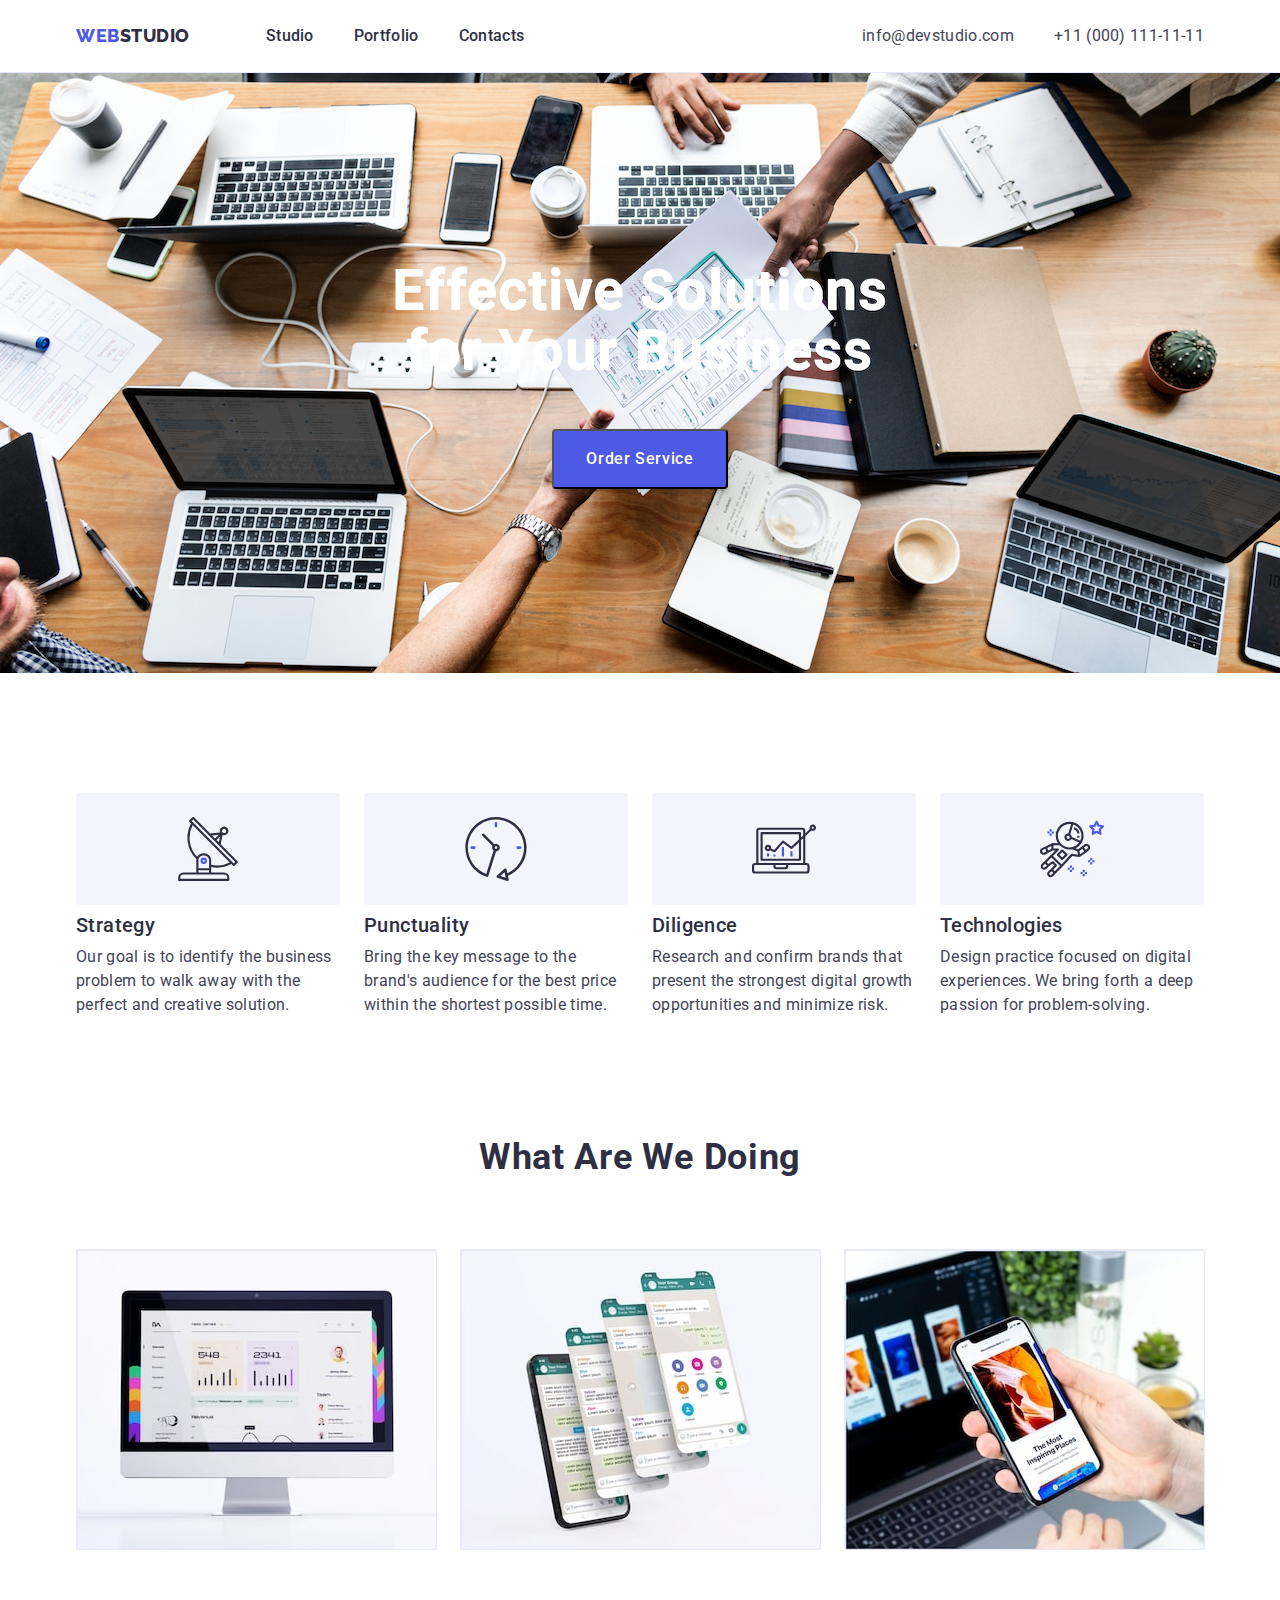
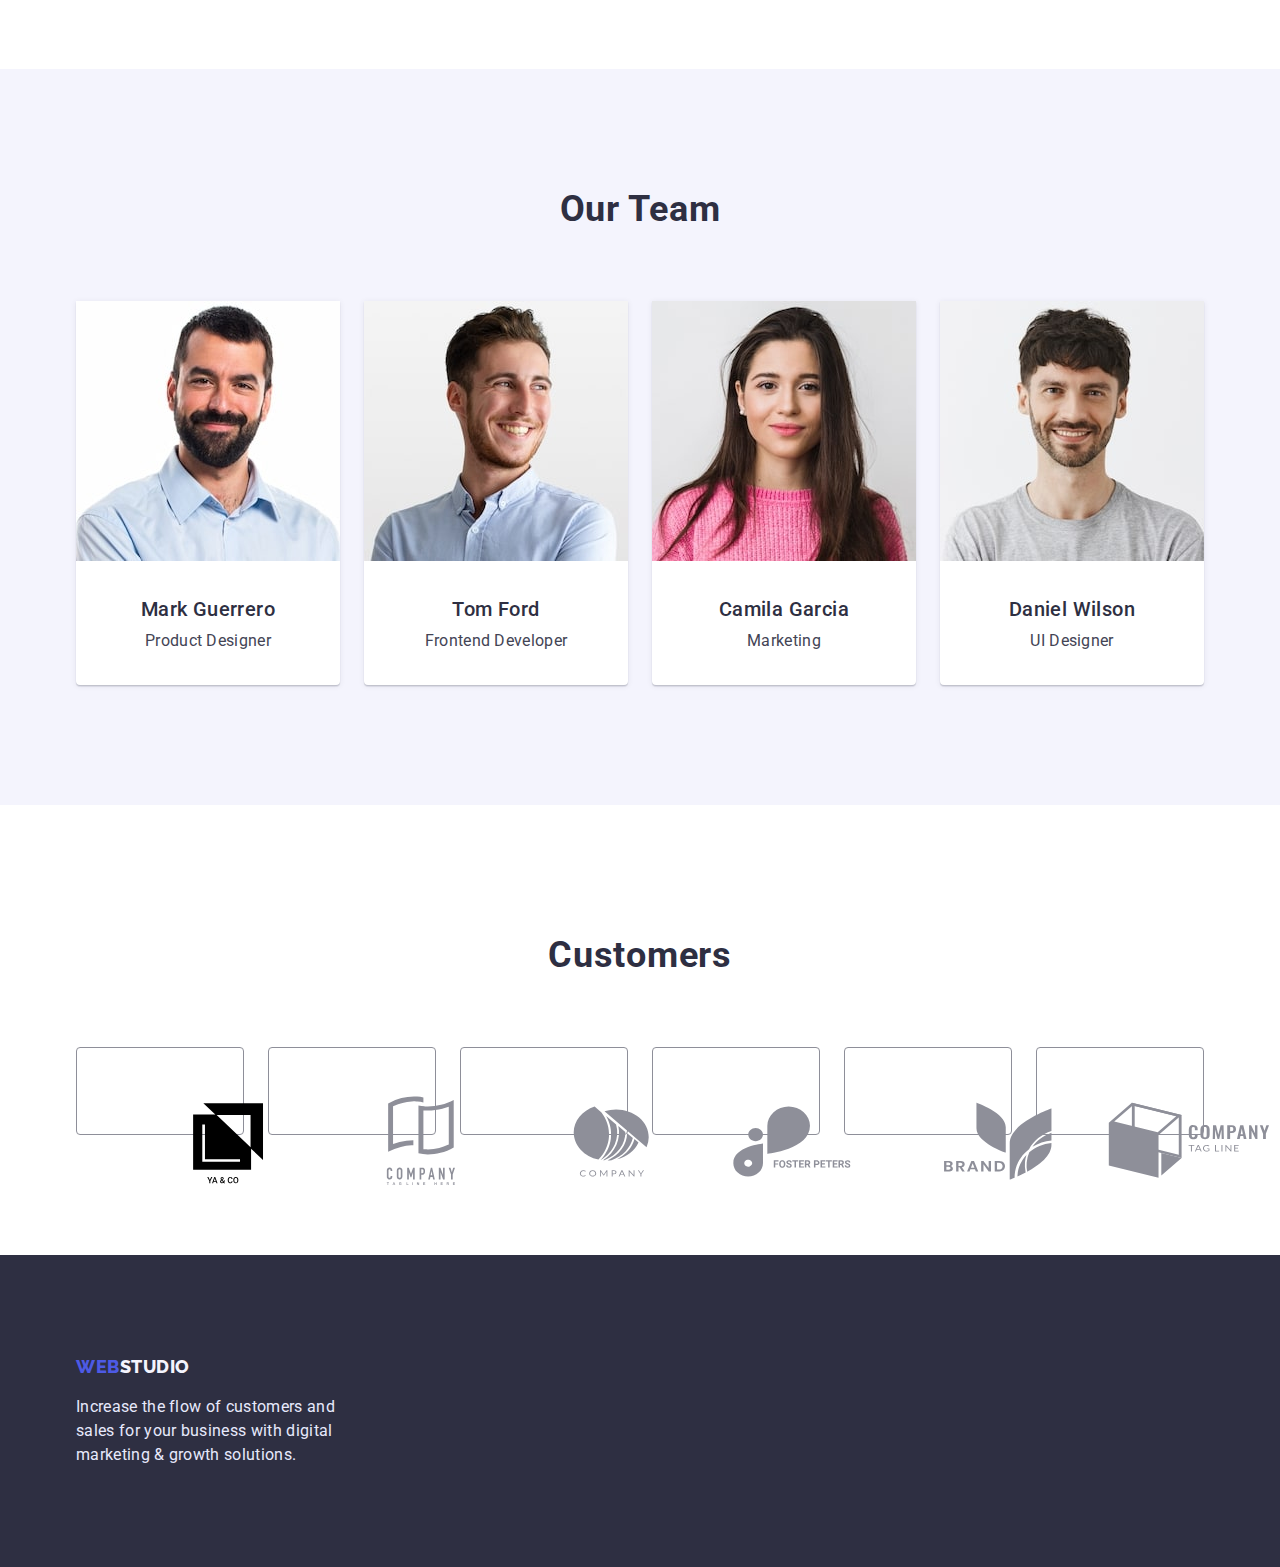
==== index.html @ b581a779 "1" ====
<!DOCTYPE html>
<html lang="en">
  <head>
    <meta charset="UTF-8" />
    <meta http-equiv="X-UA-Compatible" content="IE=edge" />
    <meta name="viewport" content="width=device-width, initial-scale=1.0" />
    <link rel="preconnect" href="https://fonts.googleapis.com" />
    <link rel="preconnect" href="https://fonts.gstatic.com" crossorigin />
    <link
      href="https://fonts.googleapis.com/css2?family=Raleway:wght@800&family=Roboto:wght@400;500;700;900&display=swap"
      rel="stylesheet"
    />
    <title>Document</title>

    <!-- Normalizer first -->
    <link
      rel="stylesheet"
      href="https://cdnjs.cloudflare.com/ajax/libs/modern-normalize/1.0.0/modern-normalize.min.css"
    />

    <link rel="stylesheet" href="./css/styles.css" />
  </head>

  <body class="body">
    <!-- header -->
    <header class="header">
      <div class="container">
        <nav class="header-navigation">
          <a class="webstudio" href="./index.html"
            >Web<span class="studio">Studio</span></a
          >

          <ul class="header-list">
            <li>
              <a class="header-list-item" href="./index.html">Studio</a>
            </li>
            <li>
              <a class="header-list-item" href="./portfolio.html">Portfolio</a>
            </li>
            <li>
              <a class="header-list-item" href="">Contacts</a>
            </li>
          </ul>
        </nav>
        <address>
          <ul class="header-address">
            <li>
              <a class="email-number" href="mailto:info@devstudio.com"
                >info@devstudio.com
              </a>
            </li>
            <li>
              <a class="email-number" href="tel:+110001111111"
                >+11 (000) 111-11-11</a
              >
            </li>
          </ul>
        </address>
      </div>
    </header>

    <!-- main -->
    <!-- <main class="main">
      <section class="hero-image">
        <div class="overlay">
        <div class="container">
          <h1 class="main-banner">Effective Solutions for Your Business</h1>
          <button class="button-order" type="button">Order Service</button>
        </div>
      </div>
      </section> -->

      <main class="main">
        <section class="hero-image">
          <div class="overlay">
          <div class="container">
            <h1 class="main-banner">Effective Solutions for Your Business</h1>
            <button class="button-order" type="button">Order Service</button>
          </div>
        </div>
        </section>

      <!-- Features -->
      <section class="features">
        <div class="container">
          <h2 hidden>Features</h2>
          <ul class="features-list">
            <li class="features-list-item">
              <div class="features-banner">
              <svg class="svg-icon"> 
                <use href="./images/symbol-defs.svg#icon-radar"></use>
              </svg>
            </div>
              <h3 class="features-header">Strategy</h3>
              <p class="features-text">
                Our goal is to identify the business problem to walk away with
                the
                <br />
                perfect and creative solution.
              </p>
            </li>
            <li class="features-list-item">
              <div class="features-banner">
                <svg class="svg-icon"> 
                  <use href="./images/symbol-defs.svg#icon-clock"></use>
                </svg>
              </div>
              <h3 class="features-header">Punctuality</h3>
              <p class="features-text">
                Bring the key message to the brand's audience for the best price
                within the shortest possible time.
              </p>
            </li>
            <li class="features-list-item">
              <div class="features-banner">
                <svg class="svg-icon"> 
                  <use href="./images/symbol-defs.svg#icon-statistik"></use>
                </svg>
              </div>
              <h3 class="features-header">Diligence</h3>
              <p class="features-text">
                Research and confirm brands that present the strongest digital
                growth opportunities and minimize risk.
              </p>
            </li>
            <li class="features-list-item">
              <div class="features-banner">
                <svg class="svg-icon"> 
                  <use href="./images/symbol-defs.svg#icon-astronaut"></use>
                </svg>
              </div>
              <h3 class="features-header">Technologies</h3>
              <p class="features-text">
                Design practice focused on digital experiences. We bring forth a
                deep passion for problem-solving.
              </p>
            </li>
          </ul>
        </div>
      </section>

      <!-- Photos -->
      <section class="our-functional">
        <div class="container">
          <h2 class="our-tasks-header">What are we doing</h2>
          <ul class="photos-list">
            <li class="list-item-photo">
              <img src="./images/image1.jpg" alt="pc-app" width="360" />
            </li>
            <li class="list-item-photo">
              <img src="./images/image2.jpg" alt="phone-app" width="360" />
            </li>
            <li class="list-item-photo">
              <img src="./images/image3.jpg" alt="phone-pic" width="360" />
            </li>
          </ul>
        </div>
      </section>

      <!-- Team -->
      <section class="team-background">
        <div class="container">
          <h2 class="our-team-header">Our Team</h2>
          <ul class="team-list">
            <li class="team-list-item">
              <img src="./images/image4.jpg" alt="Mark Guerrero" width="264" />
              <div class="team-name-job">
                <h3 class="team-list-item-header">Mark Guerrero</h3>
                <p class="team-list-text">Product Designer</p>
                <ul>
                  <li></li>
                  <li></li>
                  <li></li>
                  <li></li>
                </ul>
              </div>
            </li>
            <li class="team-list-item">
              <img src="./images/image5.jpg" alt="Tom Ford" width="264" />
              <div class="team-name-job">
                <h3 class="team-list-item-header">Tom Ford</h3>
                <p class="team-list-text">Frontend Developer</p>
                <ul>
                  <li></li>
                  <li></li>
                  <li></li>
                  <li></li>
                </ul>
              </div>
            </li>
            <li class="team-list-item">
              <img src="./images/image6.jpg" alt="Camila Garcia" width="264" />
              <div class="team-name-job">
                <h3 class="team-list-item-header">Camila Garcia</h3>
                <p class="team-list-text">Marketing</p>
                <ul>
                  <li></li>
                  <li></li>
                  <li></li>
                  <li></li>
                </ul>
              </div>
            </li>
            <li class="team-list-item">
              <img src="./images/image7.jpg" alt="Daniel Wilson" width="264" />
              <div class="team-name-job">
                <h3 class="team-list-item-header">Daniel Wilson</h3>
                <p class="team-list-text">UI Designer</p>
                <ul>
                  <li></li>
                  <li></li>
                  <li></li>
                  <li></li>
                </ul>
              </div>
            </li>
          </ul>
        </div>
      </section>
      <section class="customers">
        <div class="container">
        <h2 class="customers-header">Customers</h2>
        <ul>
          <li>
            <a href="">
              <svg class="customers-icon"> 
                <use href="./images/symbol-defs.svg#icon-Client-1"></use>
              </svg>
            </a>
          </li>
          
          <li>
            <a href="">
              <svg class="customers-icon"> 
                <use href="./images/symbol-defs.svg#icon-Client-2"></use>
              </svg>
            </a>
          </li>
          
          <li>
            <a href="">
              <svg class="customers-icon"> 
                <use href="./images/symbol-defs.svg#icon-Client-3"></use>
              </svg>
            </a>
          </li>
          
          <li>
            <a href="">
              <svg class="customers-icon"> 
                <use href="./images/symbol-defs.svg#icon-Client-4"></use>
              </svg>
            </a>
          </li>
          
          <li>
            <a href="">
              <svg class="customers-icon"> 
                <use href="./images/symbol-defs.svg#icon-Client-5"></use>
              </svg>
            </a>
          </li>
          
          <li>
            <a href="">
              <svg class="customers-icon"> 
                <use href="./images/symbol-defs.svg#icon-Client-6"></use>
              </svg>
            </a>
          </li>
        </ul>
      </div>
      </section>
    </main>
    <!-- Footer -->
    <footer class="footer">
      <div class="container">
        <a class="webstudio-2" href="./index.html"
          >Web<span class="studio-2">Studio</span></a
        >

        <p class="footer-text">
          Increase the flow of customers and sales for your business with
          digital marketing & growth solutions.
        </p>
      </div>
    </footer>
  </body>
</html>
---- css/styles.css ----
:root {
--dark: #2E2F42;
--text: #434455;
--accent: #F4F4FD;
--light: #E7E9FC;
--primary-brand: #4D5AE5;
--pressed-state: #404BBF;
--white: #ffffff; 
--subbtle-text: #8E8F99;
}

.body{
  color: var(--text);
  font-family: "Roboto","Raleway", sans-serif;
}
.body a{
  text-decoration:none;
}

.container{
  width: 1158px;
  padding: 0 15px 0 15px;
  margin: 0 auto;
}

ul,
h1,
h2,
h3,
h4,
h5{
  padding: 0;
  margin: 0;
}

ul{
  list-style: none;
}
/* .header,
.main,
.main-2,
.footer {
  width: 1440px;
} */

.webstudio,
.webstudio-2 {
  font-family: "Raleway", sans-serif;
  font-weight: 800;
  font-size: 18px;
  line-height: 1.33;
  letter-spacing: 0.03em;
  text-transform: uppercase;
  color: var(--primary-brand);
}
.studio {
  color: var(--dark);
}
.studio-2 {
  color: var(--accent);
}

.header {
  background-color: var(--white);
  border-bottom: 1px solid var(--light);
  padding: 24px 0 24px 0;
}

.header .container,
.header-navigation{
  display: flex;
}

.header-address {
  list-style: none;
  display: flex;
  gap: 40px;
}
address{
  margin-left: auto;
}

.header-list {
  margin: 0 0 0 76px;
  display: flex;
  gap: 40px;
  list-style: none;
}

.header-list a:hover,
.header-address a:hover{
  color: var(--pressed-state);
}

.header-list a:focus,
.header-address a:focus{
  color: var(--pressed-state);
}



/* navigation */
.header-list-item{
  font-weight: 500;
  font-size: 16px;
  line-height: 1.5;
  letter-spacing: 0.02em;
  color: var(--dark);
}


.email-number{
  font-style: normal;
  font-size: 16px;
  line-height: 1.5;
  letter-spacing: 0.02em;
  color: inherit;
}

/* hero section */
/* IIIIIIIIIIIIIIIIIIIIIIIIIIIIIIIIIIIIIIIIIIIIIIIIIIIIIIIIII */

.hero-image {
  height: 600px;
  margin: 0;
  padding: 188px 0 188px 0;
  background-color: var(--dark);
  background-image: url("../images/background.jpg");
  background-image: linear-gradient(
    to right,
    rgba(46, 47, 66, 0.7)
    rgba(46, 47, 66, 0.7)
  );
  background-repeat: no-repeat;
  background-position: center;
  
}

/* .overlay{
  padding: 188px 0 188px 0;
  margin-left: auto;
  margin-right: auto;
  background-image: linear-gradient(
    to right,
    rgba(46, 47, 66, 0.7)
    rgba(46, 47, 66, 0.7)
  );
} */

.main-banner {
  margin: 0 auto;
  width: 496px;
  font-size: 56px;
  line-height: 1.07;
  text-align: center;
  letter-spacing: 0.02em;
  color: var(--white);
}

.button-order {
  cursor:pointer;
  display: flex;
  margin: 0 auto;
  margin-top: 48px;
  padding: 16px 32px 16px 32px;
  background: var(--primary-brand);
  box-shadow: 0px 4px 4px rgba(0, 0, 0, 0.15);
  border-radius: 4px;

  font-family: inherit;
  font-weight: 500;
  font-size: 16px;
  line-height: 1.5;
  letter-spacing: 0.04em;
  color: var(--white);
}

.button-order:hover,
.button-order:focus{
  background-color: var(--pressed-state);

}


/* features */
/* IIIIIIIIIIIIIIIIIIIIIIIIIIIIIIIIIIIIIIIIIIIIIIIIIIIIIIIIIIIIII */

.features{
  padding: 120px 0 120px 0;
}

.features-list,
.photos-list,
.team-list,
.footer-list {
  display: flex;
  list-style: none;
  margin: 0;
}

.features-list {
  padding: 0;
  gap: 24px;
}
.features-list-item {
  flex-basis: calc(100% / 3 - 24px );
}

.features-header {
  font-weight: 500;
  font-size: 20px;
  line-height: 1.2;
  letter-spacing: 0.02em;
  color: var(--dark);
  margin: 8px 0 0 0;
  padding: 0;
}

.features-text {
  font-size: 16px;
  line-height: 1.5;
  letter-spacing: 0.02em;
  margin: 8px 0 0 0;
}

/* What are we doing */
/* IIIIIIIIIIIIIIIIIIIIIIIIIIIIIIIIIIIIIIIIIIIIIIIIIIIIIIIIIIII */
.our-functional {
  padding: 0 0 120px 0;
}

.our-tasks-header {
  margin: 0 0 72px 0;
  font-size: 36px;
  line-height: 1.111111111111111;
  text-align: center;
  letter-spacing: 0.02em;
  text-transform: capitalize;
  color: var(--dark);
}

.photos-list {
  gap: 24px;
  padding: 0;
}
.list-item-photo {
  background: linear-gradient(
    0deg,
    rgba(77, 90, 229, 0.1),
    rgba(77, 90, 229, 0.1)
  );
  background-blend-mode: soft-light, normal;
  border: 1px solid var(--light);
  box-sizing: border-box;
  height: 300px;
  width: 360px;
}

/* Our team */
/* IIIIIIIIIIIIIIIIIIIIIIIIIIIIIIIIIIIIIIIIIIIIIIIIIIIIIIIII */

.team-background {
  padding: 120px 0 120px 0;
  margin: 0;
  background-color: var(--accent);
}

.our-team-header {
  justify-content: center;
  margin: 0 0 72px 0;
  font-size: 36px;
  line-height: 1.111111111111111;
  text-align: center;
  letter-spacing: 0.02em;
  text-transform: capitalize;
  color: var(--dark);
}

.team-background .container{
  justify-content: center;
}

.team-list {
  gap: 24px;
}

.team-name-job{
  padding: 32px 0 32px 0;
}


.team-list-item-header {
  text-align: center;
  font-weight: 500;
  font-size: 20px;
  line-height: 1.2;
  letter-spacing: 0.02em;
  color: var(--dark);
  margin: 0;
  padding: 0;
}

.team-list-text {
  text-align: center;
  font-size: 16px;
  line-height: 1.5;
  letter-spacing: 0.02em;
  margin: 8px 0 0 0;
  padding: 0;
}

.team-list-item{
  flex-direction: column;
  align-items: center;
  background: var(--white);
  box-shadow: 0px 1px 6px rgba(46, 47, 66, 0.08),
    0px 1px 1px rgba(46, 47, 66, 0.16), 0px 2px 1px rgba(46, 47, 66, 0.08);
  border-radius: 0px 0px 4px 4px;
}


/* footer */
/* IIIIIIIIIIIIIIIIIIIIIIIIIIIIIIIIIIIIIIIIIIIIIIIIIIIIII */

.footer {
  padding: 100px 0 100px 0;
  background-color: var(--dark);
}



.footer-text {
  margin: 16px 0 0 0;
  width: 264px;
  font-size: 16px;
  line-height: 1.5;
  letter-spacing: 0.02em;
  color: var(--light);
}



/* Page 2 Portfolio */

/* IIIIIIIIIIIIIIIIIIIIIIIIIIIIIIIIIIIIIIIIIIIIIIIIIIIIIIIIIIIIIIIIIIIIIIIIIIIIIIIIIII */

.projects-section{
  padding: 96px 0 120px 0 ;
  margin: 0;
}

.buttons-list {
  margin: 0 0 72px 0;
  display: flex;
  gap: 24px;
  list-style: none;
  padding: 0;
  justify-content: center;
}
.buttons-list button {
  cursor:pointer;
  font-family: inherit;
  background: var(--accent);
  border: 1px solid var(--light);
  border-radius: 4px;
  padding: 12px 24px 12px 24px;

  font-weight: 500;
  font-size: 16px;
  line-height: 1.5;
  letter-spacing: 0.04em;
  color: var(--primary-brand);
}
.buttons-list button:hover,
.buttons-list button:focus{
  background: var(--pressed-state);
  color: var(--white);
  box-shadow: 0px 3px 1px rgba(0, 0, 0, 0.1), 0px 2px 1px rgba(0, 0, 0, 0.08), 0px 2px 2px rgba(0, 0, 0, 0.12);
}

.projects-list{
  margin: 0;
  padding: 0;
  display: flex;
  flex-wrap: wrap;
  list-style: none;

  margin: -48px 0 0 -24px;
}

.projects-list h3{
  font-weight: 500;
  font-size: 20px;
  line-height: 1.2;
  letter-spacing: 0.02em;
  color: var(--dark);
}
.projects-list p{
  margin: 8px 0 0 0;
  font-size: 16px;
  line-height: 1.5;
  letter-spacing: 0.02em;
  color: var(--text);
}
.projects-list img{
  display: block;
}

.projects-list li{
  flex-basis: calc(100% / 3 - 24px);

  margin: 48px 0 0 24px;
}

.projects-text-box{
  padding: 32px 0 32px 16px;
  border-bottom: 1px solid var(--light);
  border-left: 1px solid var(--light);
  border-right: 1px solid var(--light);
}


/* svg icons */
/* IIIIIIIIIIIIIIIIIIIIIIIIIIIIIIIIIIIIIIIIIIII */
.svg-icon{
  margin: 0 auto;
  width: 64px;
  height: 64px;
  display: flex;

}
.features-banner{
  margin: 0;
  padding: 24px 0 24px 0;
  width: 264px;
  height: 112px;
  background-color: var(--accent);
  border-radius: 4px;
}


.customers{
  padding: 130px 0 120px 0 ;
}

.customers-header{
  justify-content: center;
  margin: 0 0 72px 0;
  font-size: 36px;
  line-height: 1.111111111111111;
  text-align: center;
  letter-spacing: 0.02em;
  text-transform: capitalize;
  color: var(--dark);
}
.customers ul{
  display: flex;
  gap: 24px;
}
.customers li{
  margin: 0;
  border: 1px solid var(--subbtle-text);
  border-radius: 4px;
  width: 168px;
  height: 88px;
  padding: 16px 0 16px 0;
}
.customers li:hover{
  border: 1px solid var(--pressed-state);
  border-radius: 4px;
}

.customers-icon{
  margin: 0 auto;
  color: var(--subbtle-text);
}
.customers-icon:hover{
  color: var(--pressed-state);
}
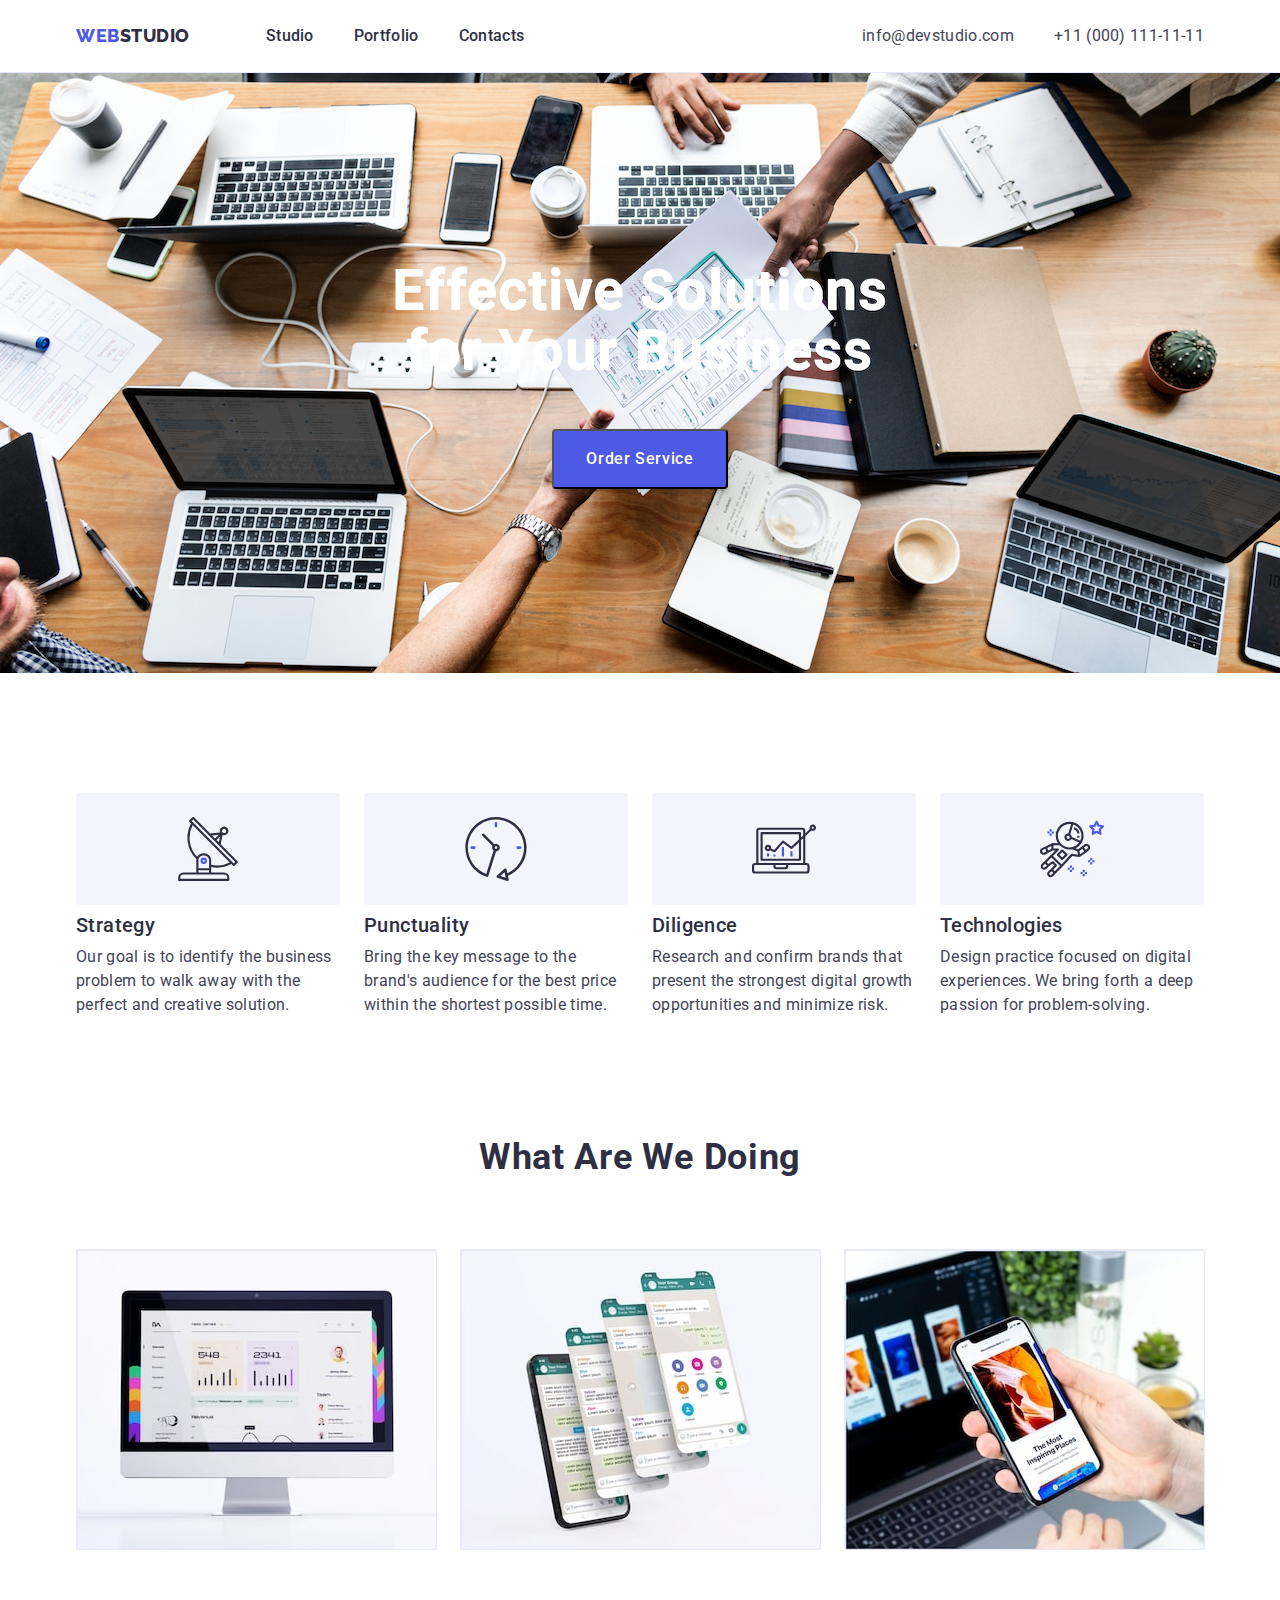
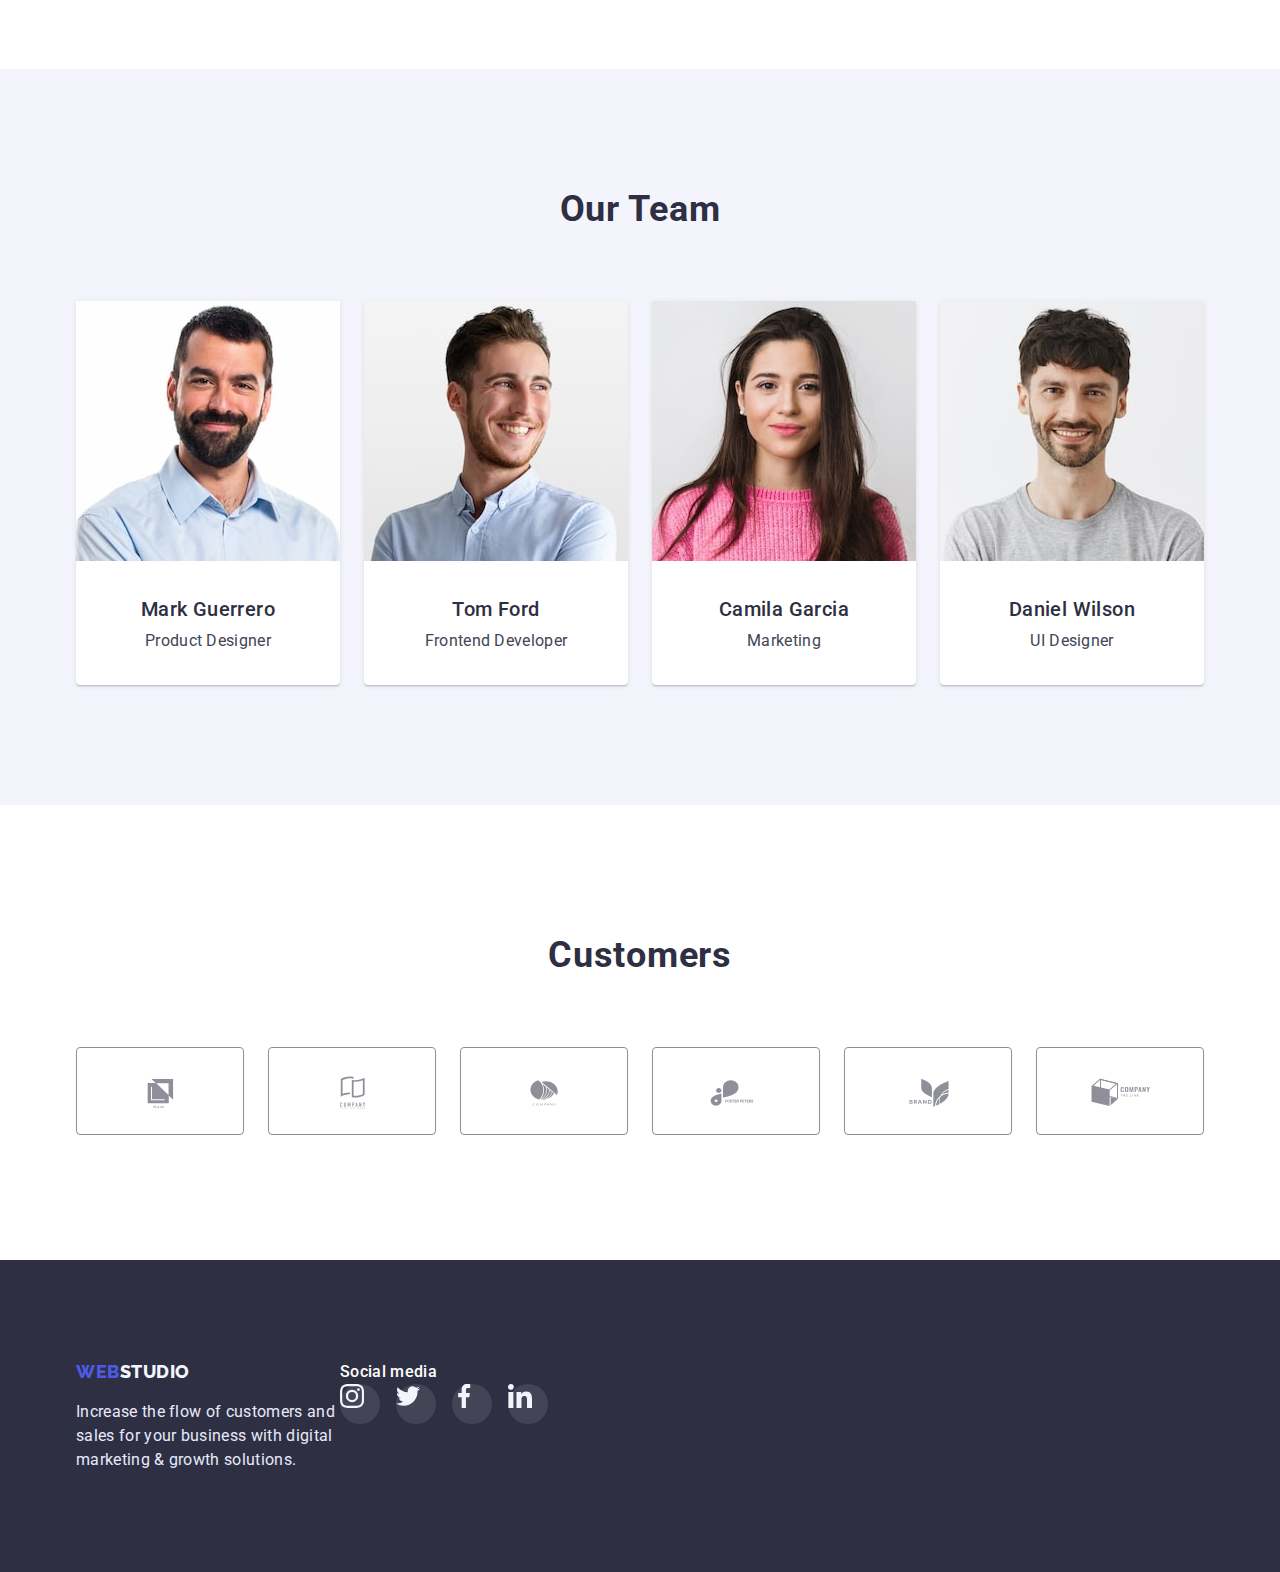
==== commit 77eade12: "media test" ====
--- a/index.html
+++ b/index.html
@@ -275,15 +275,49 @@
     <!-- Footer -->
     <footer class="footer">
       <div class="container">
+        <div class="watermark-footer">
         <a class="webstudio-2" href="./index.html"
-          >Web<span class="studio-2">Studio</span></a
-        >
-
+          >Web<span class="studio-2">Studio</span></a>
         <p class="footer-text">
           Increase the flow of customers and sales for your business with
           digital marketing & growth solutions.
         </p>
       </div>
+
+        <div class="footer-media">
+          <b class="social-media-footer">Social media</b>
+          <ul>
+            <li>
+              <a href="">
+                <svg class="footer-icon"> 
+                  <use href="./images/symbol-defs.svg#icon-instagram"></use>
+                </svg>
+              </a>
+            </li>
+            <li>
+              <a href="">
+                <svg class="footer-icon"> 
+                  <use href="./images/symbol-defs.svg#icon-twitter"></use>
+                </svg>
+              </a>
+            </li>
+            <li>
+              <a href="">
+                <svg class="footer-icon"> 
+                  <use href="./images/symbol-defs.svg#icon-facebook"></use>
+                </svg>
+              </a>
+            </li>
+            <li>
+              <a href="">
+                <svg class="footer-icon"> 
+                  <use href="./images/symbol-defs.svg#icon-linkedin"></use>
+                </svg>
+              </a>
+            </li>
+          </ul>
+        </div>
+      </div>
     </footer>
   </body>
 </html>
--- a/css/styles.css
+++ b/css/styles.css
@@ -327,7 +327,9 @@
   padding: 100px 0 100px 0;
   background-color: var(--dark);
 }
-
+.footer .container{
+  display: flex;
+}
 
 
 .footer-text {
@@ -458,23 +460,61 @@
   display: flex;
   gap: 24px;
 }
-.customers li{
+.customers a{
   margin: 0;
   border: 1px solid var(--subbtle-text);
   border-radius: 4px;
   width: 168px;
   height: 88px;
   padding: 16px 0 16px 0;
-}
-.customers li:hover{
+  display: inline-block;
+  color: var(--subbtle-text);
+}
+.customers a:hover{
   border: 1px solid var(--pressed-state);
-  border-radius: 4px;
 }
 
 .customers-icon{
-  margin: 0 auto;
-  color: var(--subbtle-text);
+  margin-right: auto;
+  margin-left: auto;
+  fill: currentColor;
+  width: 104px;
+  height: 56px;
+  display: flex;
 }
 .customers-icon:hover{
-  color: var(--pressed-state);
+  fill: var(--pressed-state);
+}
+
+
+.social-media-footer{
+  font-weight: 500;
+  font-size: 16px;
+  line-height: 1.5;
+  letter-spacing: 0.02em;
+  color: var(--white);
+}
+
+.footer-media{
+  width: 208px;
+  height: 80px;
+}
+.footer-media ul{
+  display: flex;
+  gap: 16px;
+}
+
+.footer-media a{
+  width: 40px;
+  height: 40px;
+  border-radius: 50%;
+  background-color: rgba(255, 255, 255, 0.1);
+  display: inline-block;
+  display: flex;
+}
+
+.footer-icon{
+  width: 24px;
+  height: 24px;
+  justify-self: center;
 }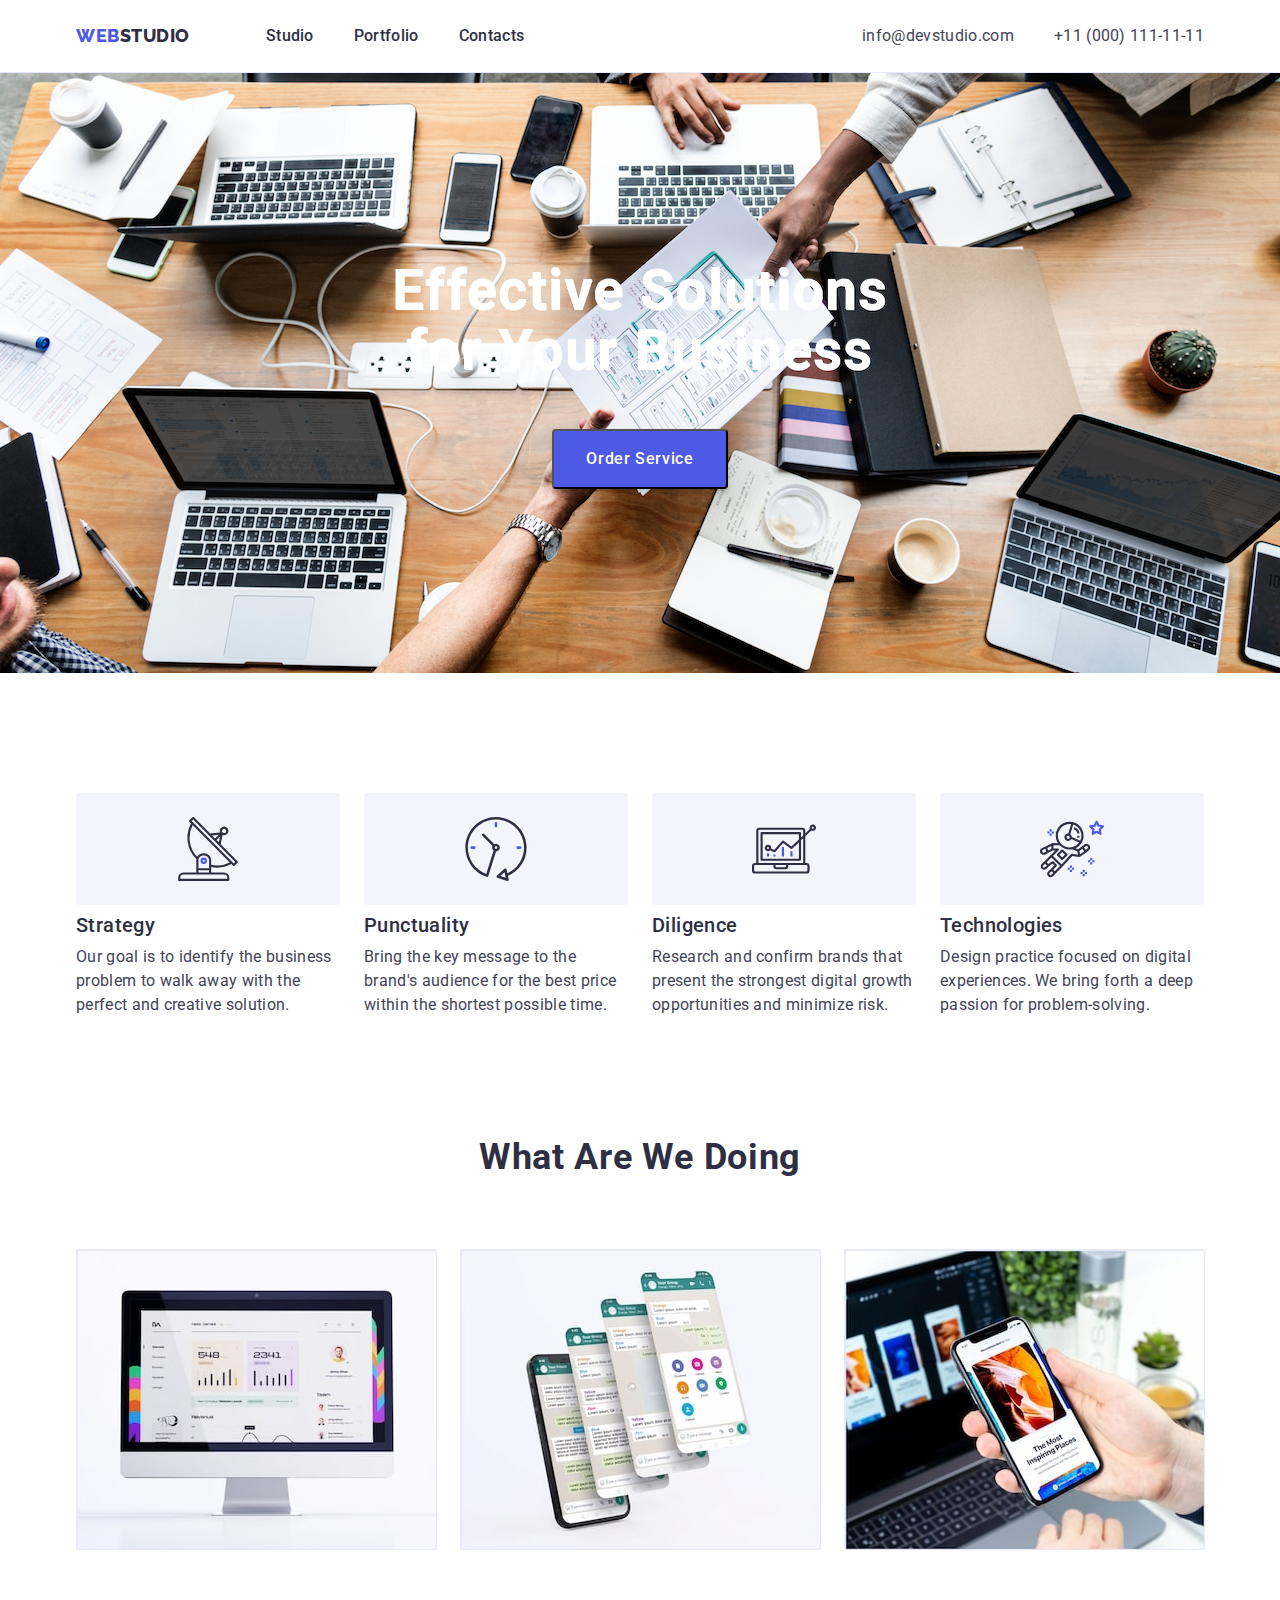
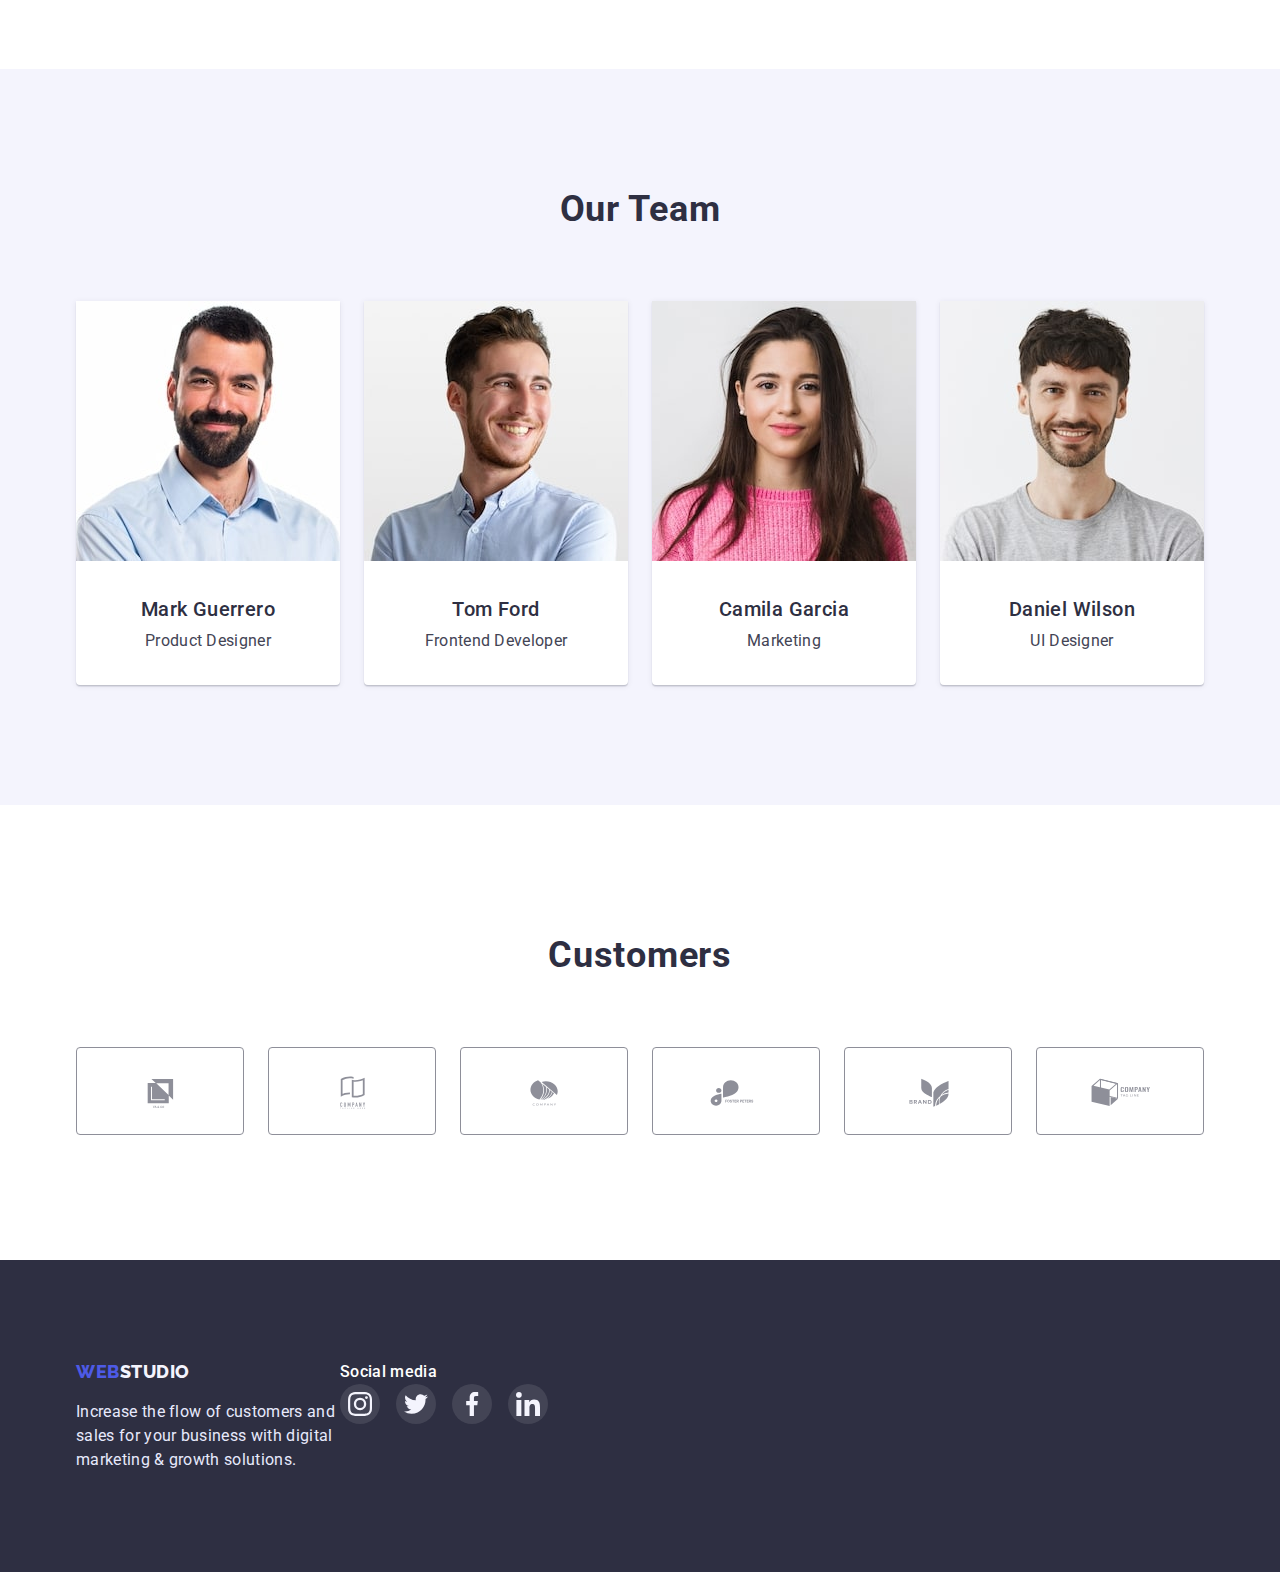
==== commit 18e9ae68: "Update index.html" ====
--- a/css/styles.css
+++ b/css/styles.css
@@ -516,5 +516,9 @@
 .footer-icon{
   width: 24px;
   height: 24px;
-  justify-self: center;
-}+  margin: auto auto;
+}
+
+.test-svg{
+  size= 100%;
+}
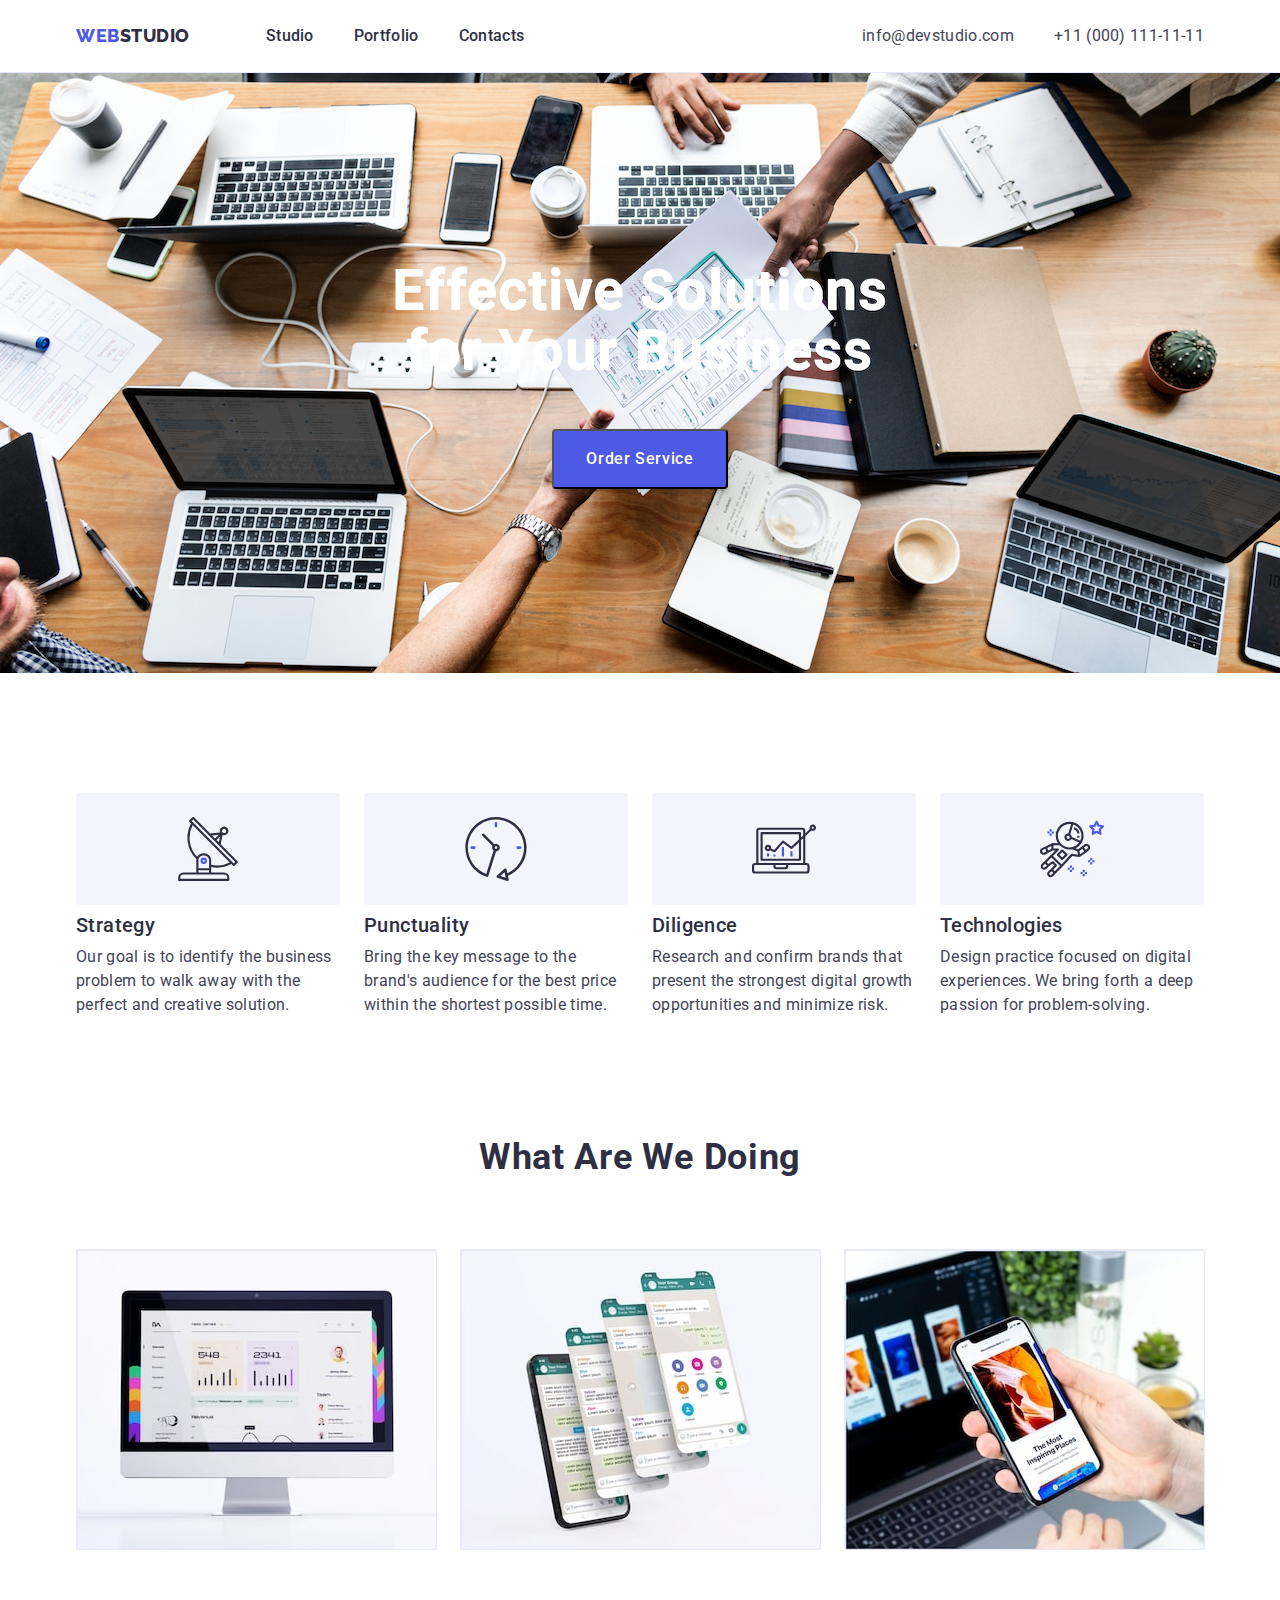
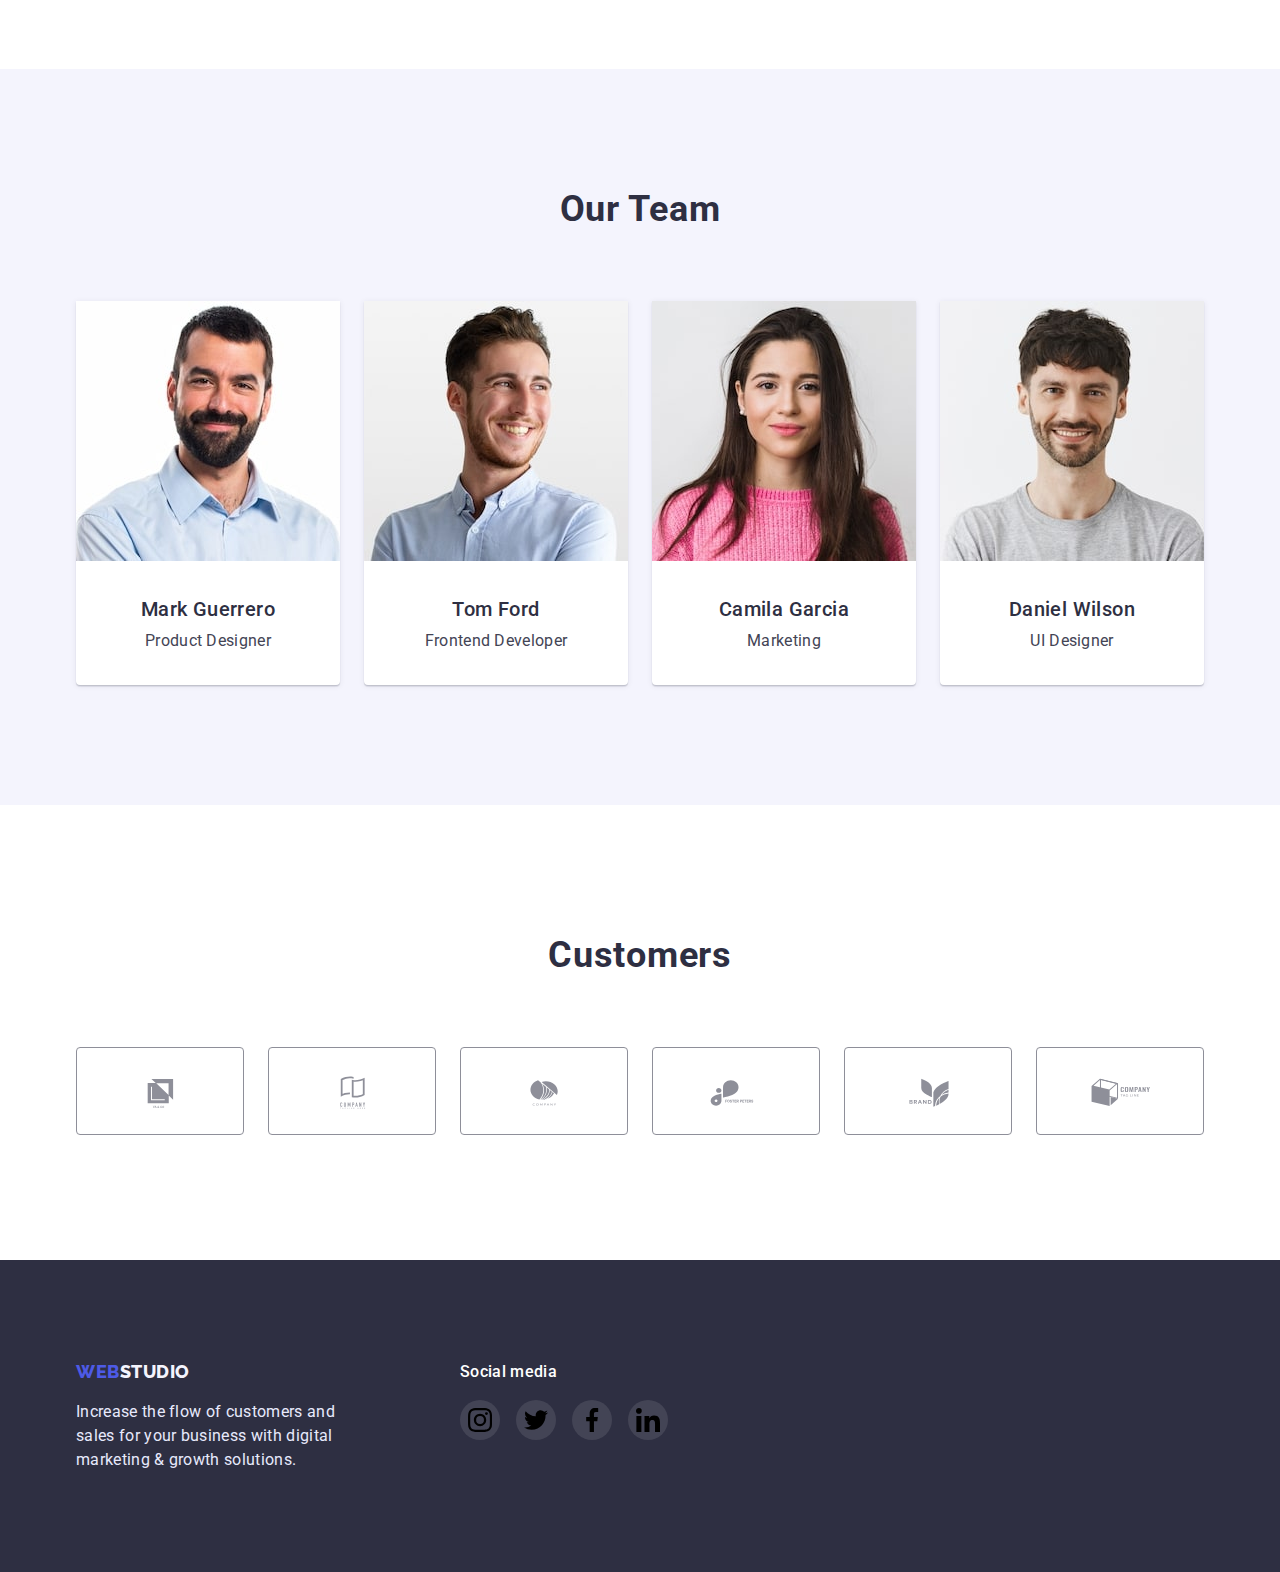
==== commit 9c2a5048: "Update index.html" ====
--- a/index.html
+++ b/index.html
@@ -224,7 +224,7 @@
           <li>
             <a href="">
               <svg class="customers-icon"> 
-                <use href="./images/symbol-defs.svg#icon-Client-1"></use>
+                <use href="./images/symbol-defs.svg#icon-Client-1" style="size: 100%;"></use>
               </svg>
             </a>
           </li>
--- a/css/styles.css
+++ b/css/styles.css
@@ -8,6 +8,7 @@
 --pressed-state: #404BBF;
 --white: #ffffff; 
 --subbtle-text: #8E8F99;
+--green:#31D0AA;
 }
 
 .body{
@@ -126,12 +127,12 @@
   margin: 0;
   padding: 188px 0 188px 0;
   background-color: var(--dark);
-  background-image: url("../images/background.jpg");
   background-image: linear-gradient(
     to right,
-    rgba(46, 47, 66, 0.7)
+    rgba(46, 47, 66, 0.7),
     rgba(46, 47, 66, 0.7)
   );
+  background-image: url("../images/background.jpg");
   background-repeat: no-repeat;
   background-position: center;
   
@@ -498,10 +499,19 @@
 .footer-media{
   width: 208px;
   height: 80px;
+  padding: 0;
+  margin: 0 0 0 120px;
+
 }
 .footer-media ul{
   display: flex;
   gap: 16px;
+  margin: 16px 0 0 0;
+}
+
+.watermark-footer{
+  padding: 0;
+  margin: 0;
 }
 
 .footer-media a{
@@ -513,12 +523,15 @@
   display: flex;
 }
 
+.footer-media a:hover{
+  background-color: var(--green);
+}
+
 .footer-icon{
   width: 24px;
   height: 24px;
   margin: auto auto;
-}
-
-.test-svg{
-  size= 100%;
-}
+  color: var(--white);
+}
+
+
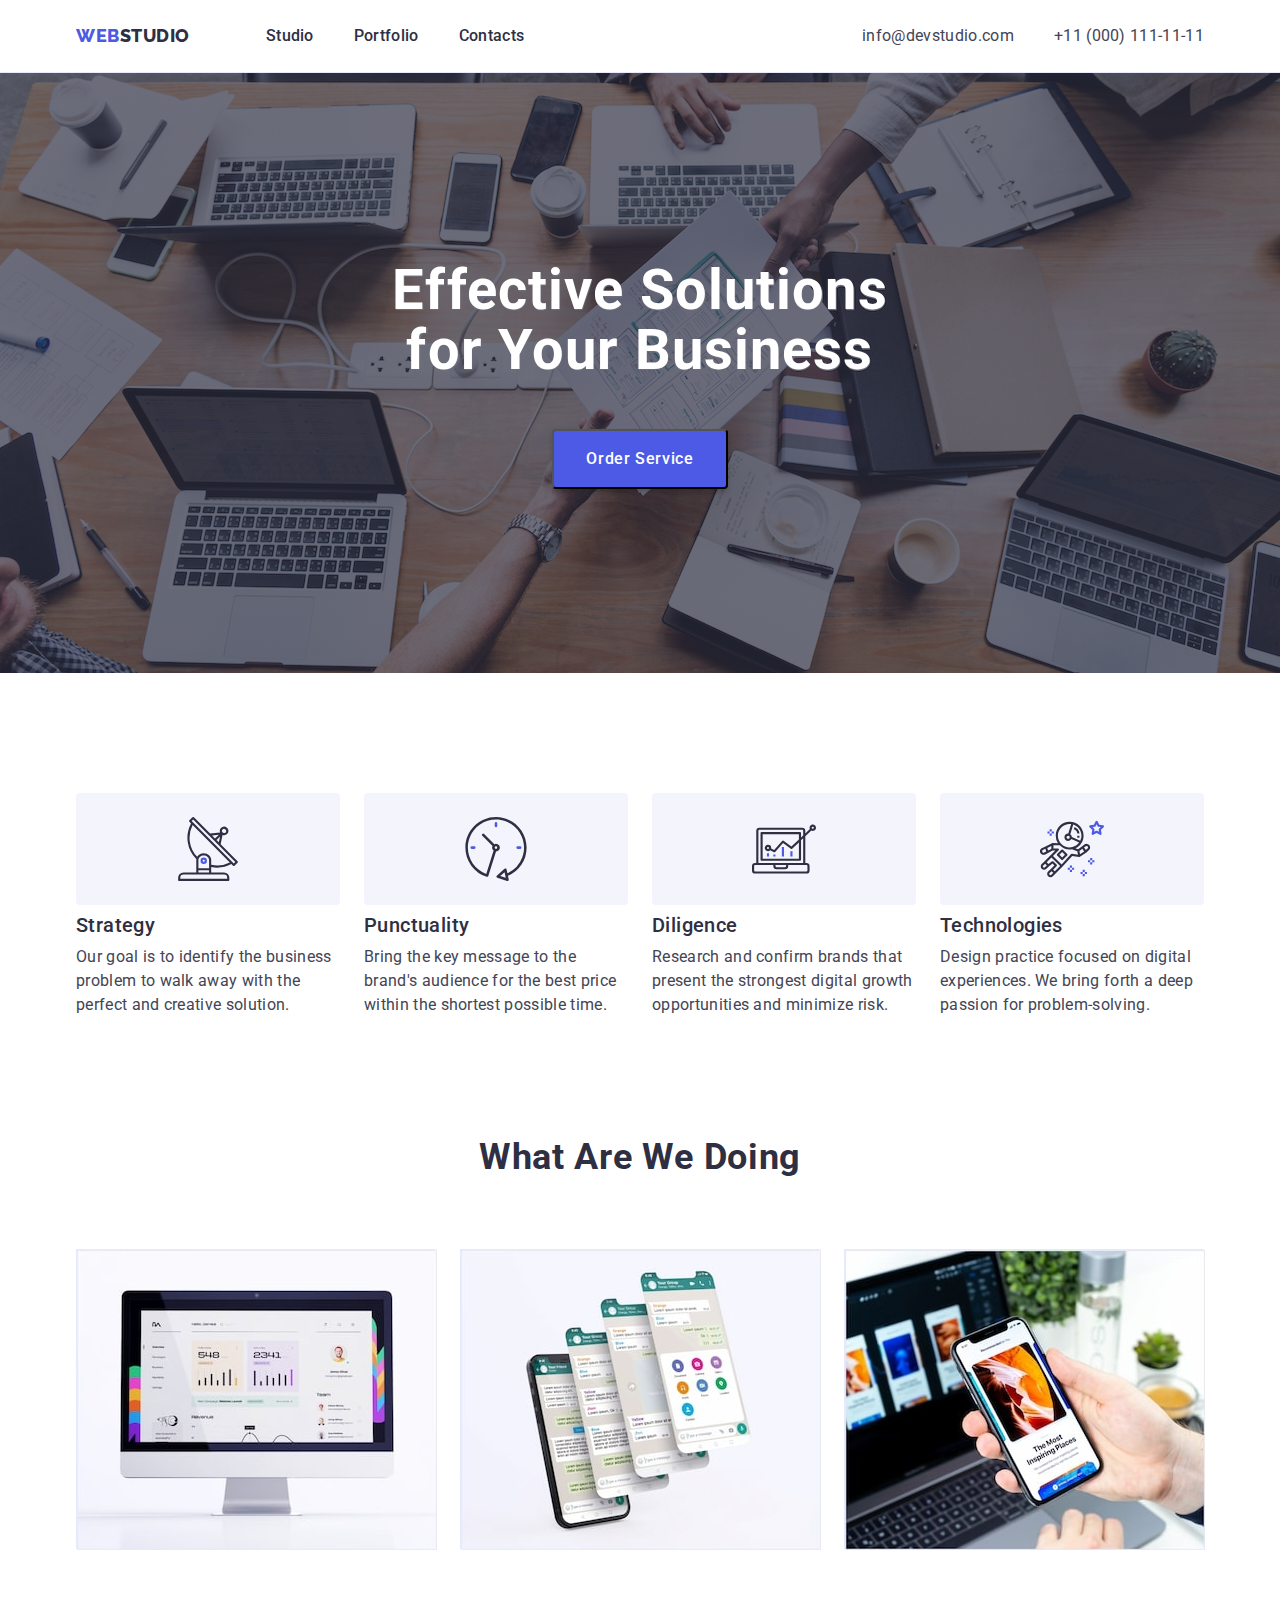
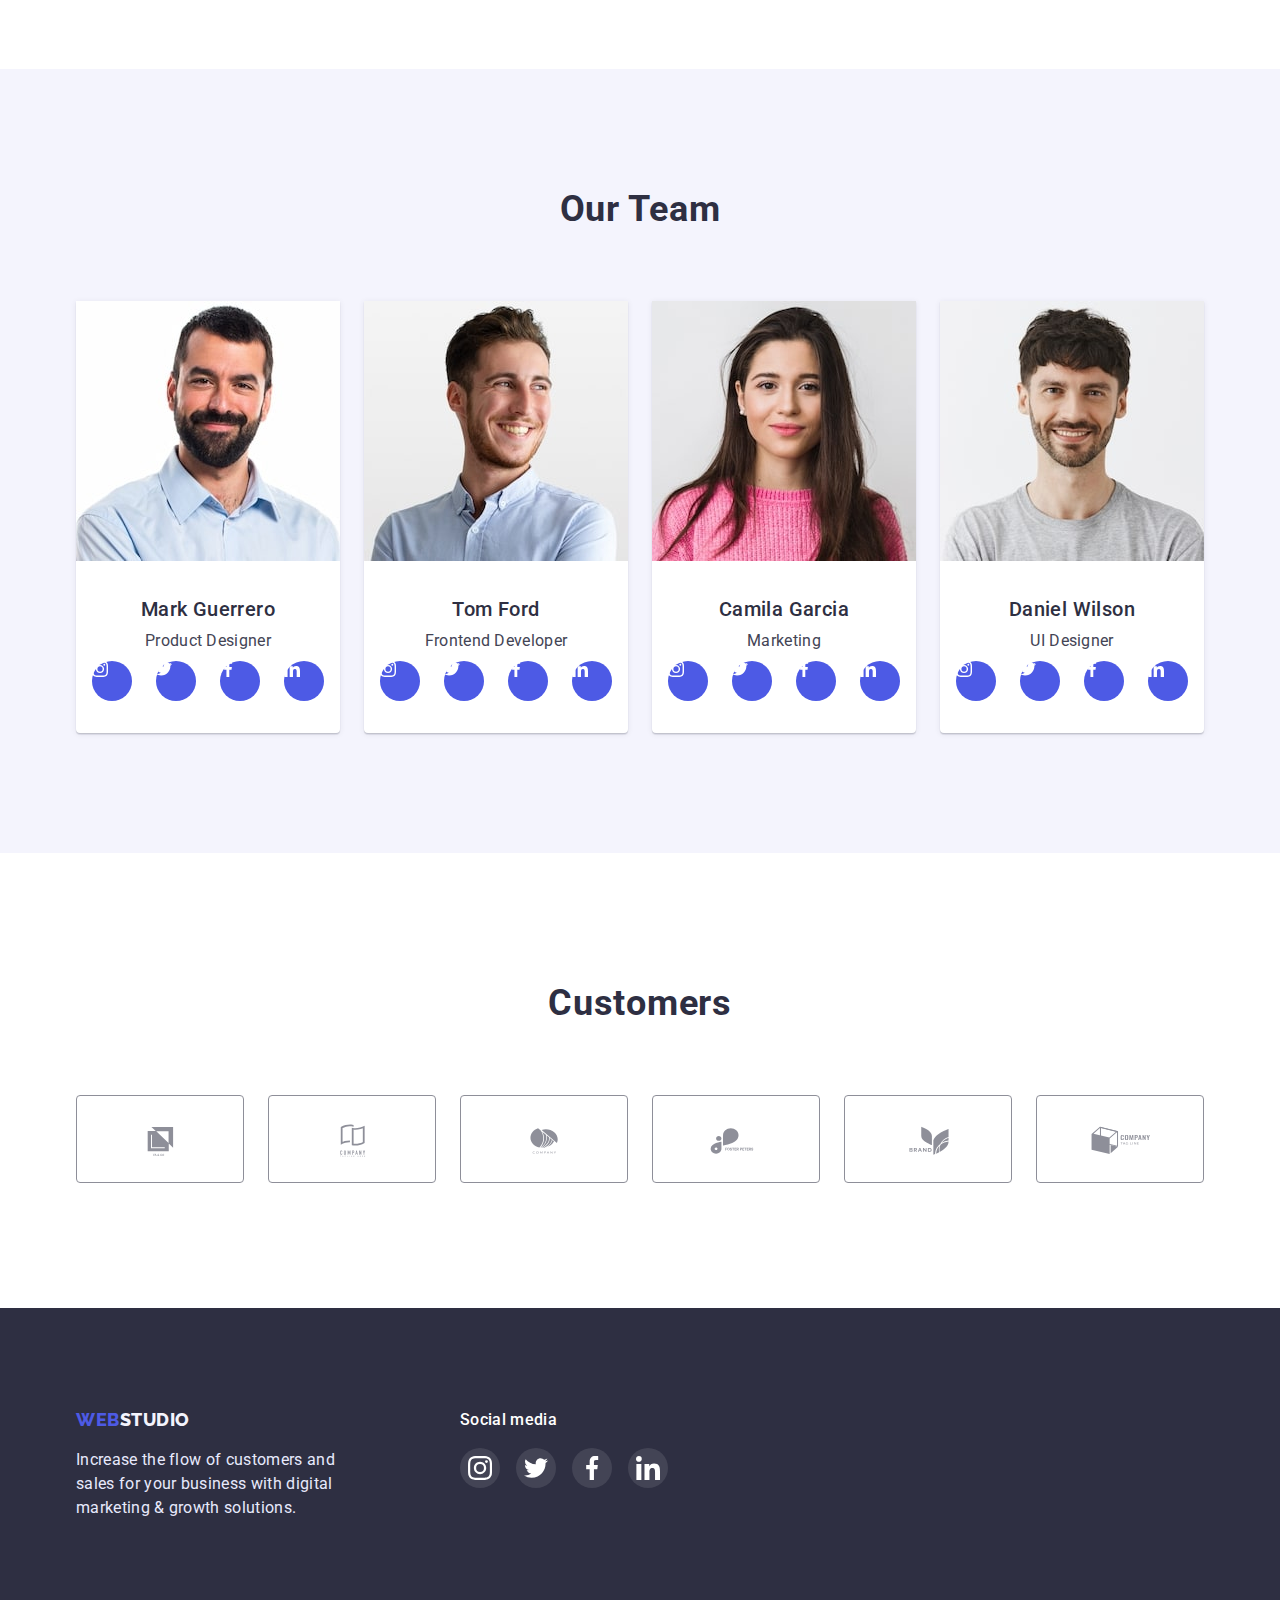
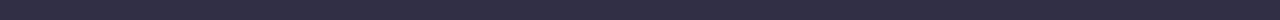
==== commit f987a589: "test svg team" ====
--- a/index.html
+++ b/index.html
@@ -168,10 +168,34 @@
                 <h3 class="team-list-item-header">Mark Guerrero</h3>
                 <p class="team-list-text">Product Designer</p>
                 <ul>
-                  <li></li>
-                  <li></li>
-                  <li></li>
-                  <li></li>
+                  <li>
+                    <a href="">
+                      <svg class="team-media-icons"> 
+                        <use href="./images/symbol-defs.svg#icon-instagram"></use>
+                      </svg>
+                    </a>
+                  </li>
+                  <li>
+                    <a href="">
+                      <svg class="team-media-icons"> 
+                        <use href="./images/symbol-defs.svg#icon-twitter"></use>
+                      </svg>
+                    </a>
+                  </li>
+                  <li>
+                    <a href="">
+                      <svg class="team-media-icons"> 
+                        <use href="./images/symbol-defs.svg#icon-facebook"></use>
+                      </svg>
+                    </a>
+                  </li>
+                  <li>
+                    <a href="">
+                      <svg class="team-media-icons"> 
+                        <use href="./images/symbol-defs.svg#icon-linkedin"></use>
+                      </svg>
+                    </a>
+                  </li>
                 </ul>
               </div>
             </li>
@@ -181,10 +205,34 @@
                 <h3 class="team-list-item-header">Tom Ford</h3>
                 <p class="team-list-text">Frontend Developer</p>
                 <ul>
-                  <li></li>
-                  <li></li>
-                  <li></li>
-                  <li></li>
+                  <li>
+                    <a href="">
+                      <svg class="team-media-icons"> 
+                        <use href="./images/symbol-defs.svg#icon-instagram"></use>
+                      </svg>
+                    </a>
+                  </li>
+                  <li>
+                    <a href="">
+                      <svg class="team-media-icons"> 
+                        <use href="./images/symbol-defs.svg#icon-twitter"></use>
+                      </svg>
+                    </a>
+                  </li>
+                  <li>
+                    <a href="">
+                      <svg class="team-media-icons"> 
+                        <use href="./images/symbol-defs.svg#icon-facebook"></use>
+                      </svg>
+                    </a>
+                  </li>
+                  <li>
+                    <a href="">
+                      <svg class="team-media-icons"> 
+                        <use href="./images/symbol-defs.svg#icon-linkedin"></use>
+                      </svg>
+                    </a>
+                  </li>
                 </ul>
               </div>
             </li>
@@ -194,10 +242,34 @@
                 <h3 class="team-list-item-header">Camila Garcia</h3>
                 <p class="team-list-text">Marketing</p>
                 <ul>
-                  <li></li>
-                  <li></li>
-                  <li></li>
-                  <li></li>
+                  <li>
+                    <a href="">
+                      <svg class="team-media-icons"> 
+                        <use href="./images/symbol-defs.svg#icon-instagram"></use>
+                      </svg>
+                    </a>
+                  </li>
+                  <li>
+                    <a href="">
+                      <svg class="team-media-icons"> 
+                        <use href="./images/symbol-defs.svg#icon-twitter"></use>
+                      </svg>
+                    </a>
+                  </li>
+                  <li>
+                    <a href="">
+                      <svg class="team-media-icons"> 
+                        <use href="./images/symbol-defs.svg#icon-facebook"></use>
+                      </svg>
+                    </a>
+                  </li>
+                  <li>
+                    <a href="">
+                      <svg class="team-media-icons"> 
+                        <use href="./images/symbol-defs.svg#icon-linkedin"></use>
+                      </svg>
+                    </a>
+                  </li>
                 </ul>
               </div>
             </li>
@@ -207,10 +279,34 @@
                 <h3 class="team-list-item-header">Daniel Wilson</h3>
                 <p class="team-list-text">UI Designer</p>
                 <ul>
-                  <li></li>
-                  <li></li>
-                  <li></li>
-                  <li></li>
+                  <li>
+                    <a href="">
+                      <svg class="team-media-icons"> 
+                        <use href="./images/symbol-defs.svg#icon-instagram"></use>
+                      </svg>
+                    </a>
+                  </li>
+                  <li>
+                    <a href="">
+                      <svg class="team-media-icons"> 
+                        <use href="./images/symbol-defs.svg#icon-twitter"></use>
+                      </svg>
+                    </a>
+                  </li>
+                  <li>
+                    <a href="">
+                      <svg class="team-media-icons"> 
+                        <use href="./images/symbol-defs.svg#icon-facebook"></use>
+                      </svg>
+                    </a>
+                  </li>
+                  <li>
+                    <a href="">
+                      <svg class="team-media-icons"> 
+                        <use href="./images/symbol-defs.svg#icon-linkedin"></use>
+                      </svg>
+                    </a>
+                  </li>
                 </ul>
               </div>
             </li>
--- a/css/styles.css
+++ b/css/styles.css
@@ -131,8 +131,7 @@
     to right,
     rgba(46, 47, 66, 0.7),
     rgba(46, 47, 66, 0.7)
-  );
-  background-image: url("../images/background.jpg");
+  ), url("../images/background.jpg");
   background-repeat: no-repeat;
   background-position: center;
   
@@ -287,7 +286,7 @@
 }
 
 .team-name-job{
-  padding: 32px 0 32px 0;
+  padding: 32px 16px 32px 16px;
 }
 
 
@@ -481,7 +480,9 @@
   fill: currentColor;
   width: 104px;
   height: 56px;
-  display: flex;
+  size: cover;
+  /* display: flex; */
+  display: block;
 }
 .customers-icon:hover{
   fill: var(--pressed-state);
@@ -531,7 +532,35 @@
   width: 24px;
   height: 24px;
   margin: auto auto;
-  color: var(--white);
-}
-
-
+  fill: var(--white);
+}
+
+
+
+
+
+
+.team-name-job ul{
+  display: flex;
+  justify-self: center;
+  gap: 24px;
+  margin: 8px 0 0 0;
+}
+
+.team-name-job a{
+  width: 40px;
+  height: 40px;
+  border-radius: 50%;
+  background-color: var(--primary-brand);
+  display: flex;
+  display: inline-block;
+  margin: 0;
+  padding: 0;
+}
+
+.team-media-icons{
+  width: 16px;
+  height: 16px;
+  margin: auto auto;
+  fill: var(--white);
+}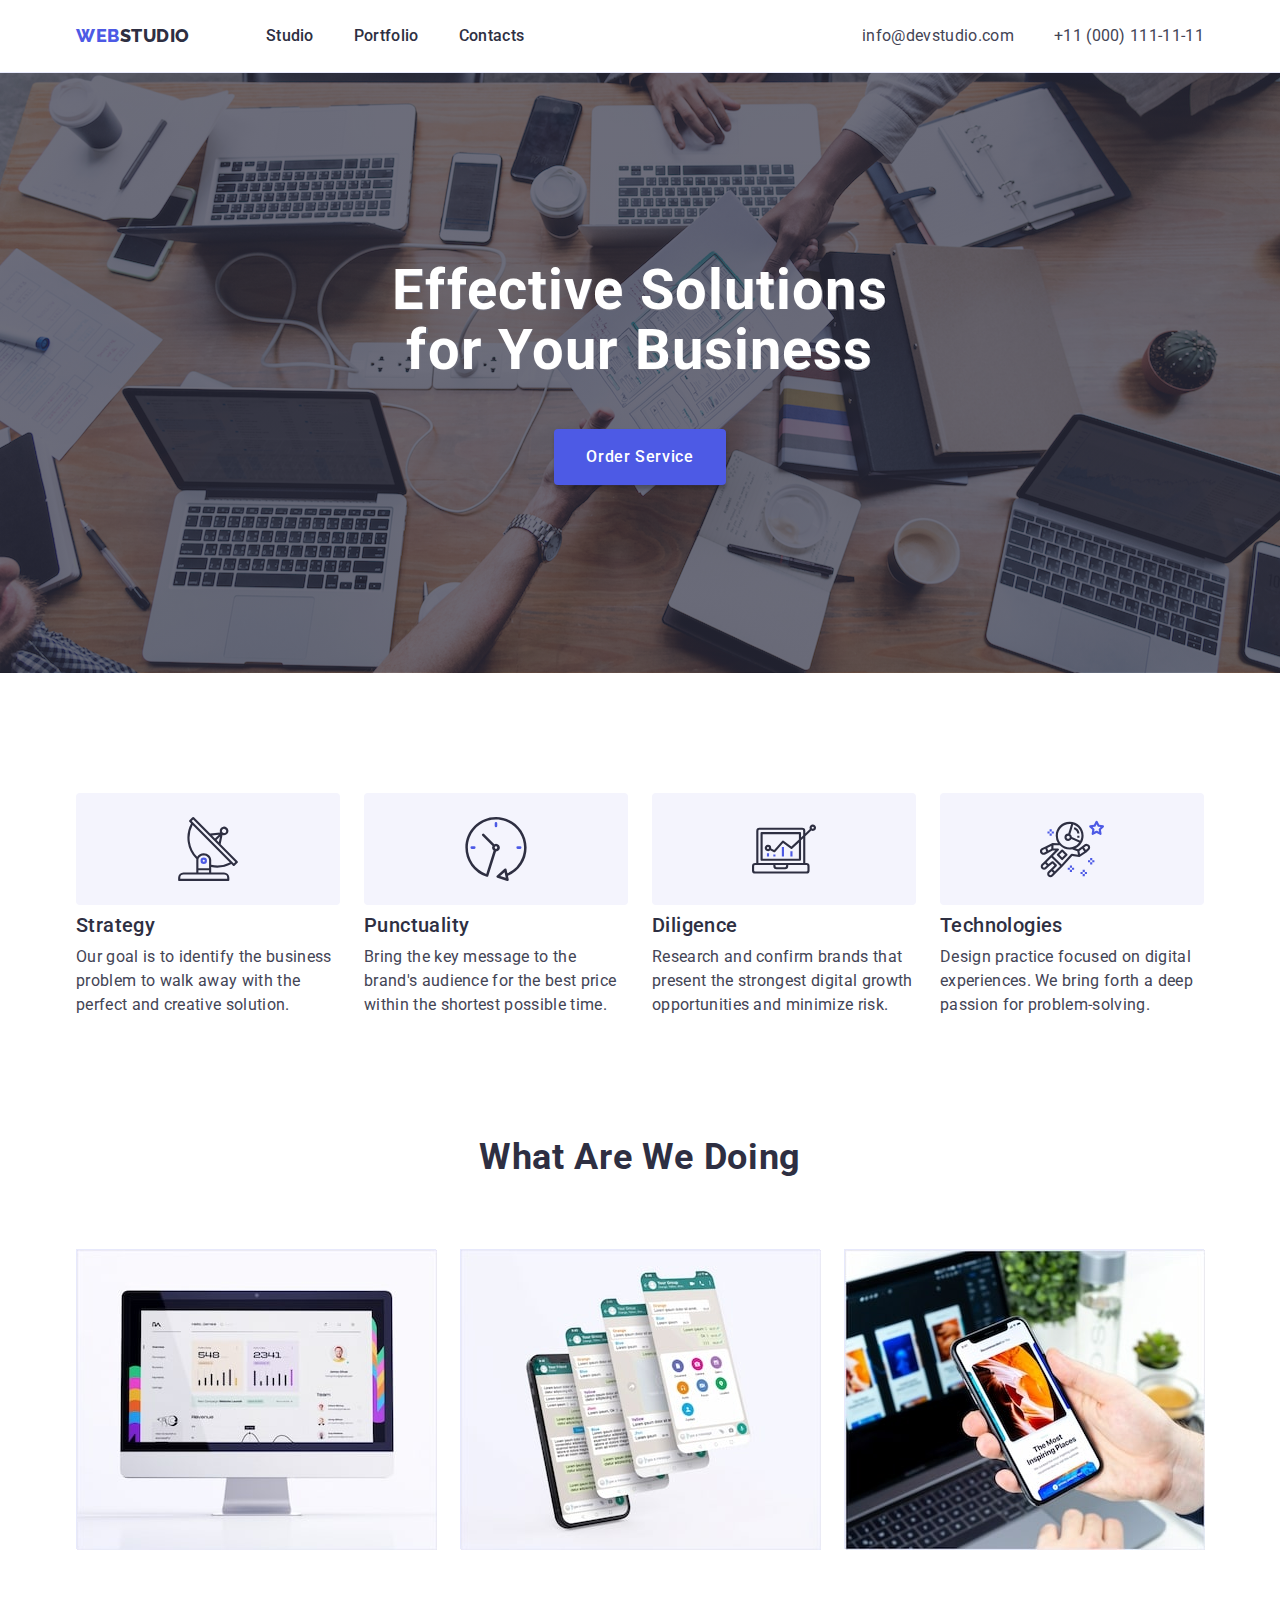
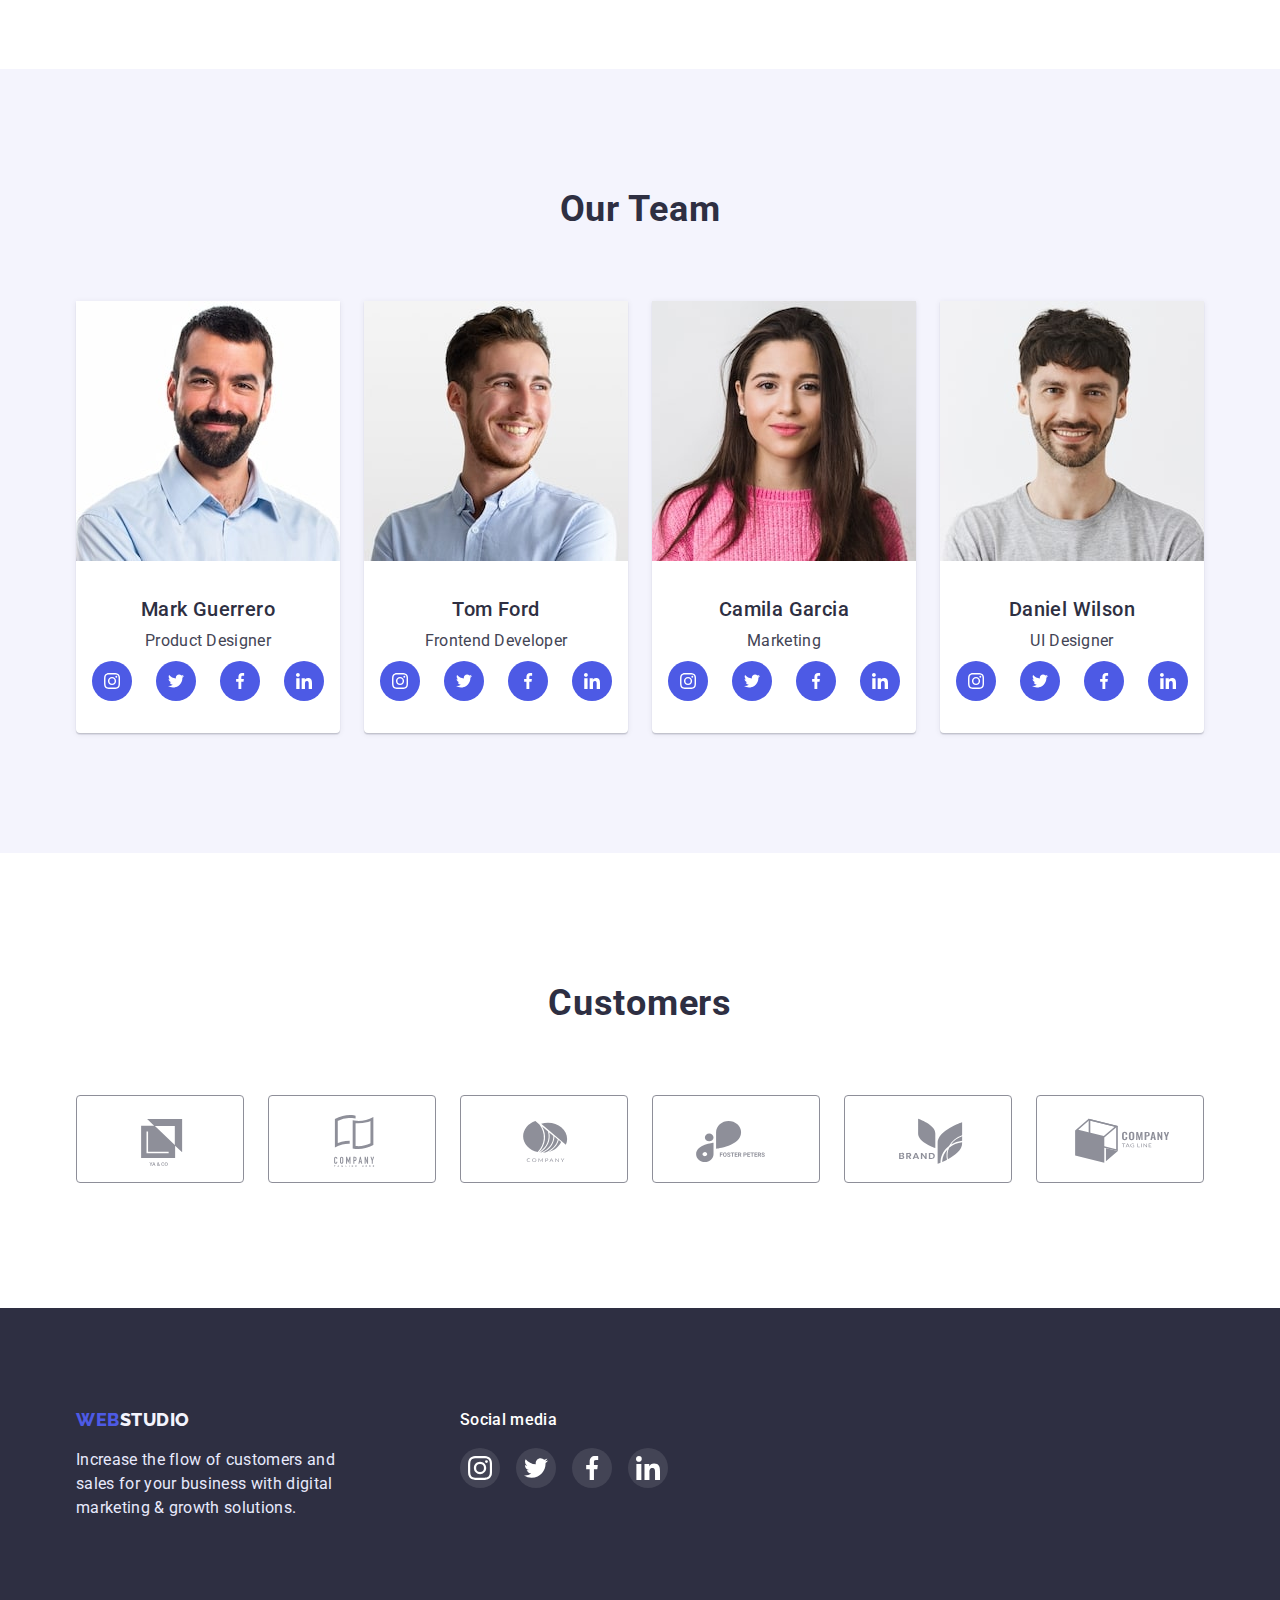
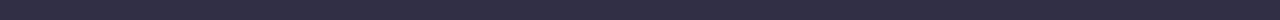
==== commit b3a7e0c2: "a hover dont work" ====
--- a/index.html
+++ b/index.html
@@ -58,17 +58,6 @@
         </address>
       </div>
     </header>
-
-    <!-- main -->
-    <!-- <main class="main">
-      <section class="hero-image">
-        <div class="overlay">
-        <div class="container">
-          <h1 class="main-banner">Effective Solutions for Your Business</h1>
-          <button class="button-order" type="button">Order Service</button>
-        </div>
-      </div>
-      </section> -->
 
       <main class="main">
         <section class="hero-image">
--- a/css/styles.css
+++ b/css/styles.css
@@ -14,6 +14,8 @@
 .body{
   color: var(--text);
   font-family: "Roboto","Raleway", sans-serif;
+  margin: auto;
+  max-width: 1440px;
 }
 .body a{
   text-decoration:none;
@@ -38,11 +40,12 @@
 ul{
   list-style: none;
 }
+
 /* .header,
 .main,
 .main-2,
 .footer {
-  width: 1440px;
+  max-width: 1440px;
 } */
 
 .webstudio,
@@ -123,10 +126,9 @@
 /* IIIIIIIIIIIIIIIIIIIIIIIIIIIIIIIIIIIIIIIIIIIIIIIIIIIIIIIIII */
 
 .hero-image {
-  height: 600px;
+  
   margin: 0;
   padding: 188px 0 188px 0;
-  background-color: var(--dark);
   background-image: linear-gradient(
     to right,
     rgba(46, 47, 66, 0.7),
@@ -137,17 +139,6 @@
   
 }
 
-/* .overlay{
-  padding: 188px 0 188px 0;
-  margin-left: auto;
-  margin-right: auto;
-  background-image: linear-gradient(
-    to right,
-    rgba(46, 47, 66, 0.7)
-    rgba(46, 47, 66, 0.7)
-  );
-} */
-
 .main-banner {
   margin: 0 auto;
   width: 496px;
@@ -167,6 +158,7 @@
   background: var(--primary-brand);
   box-shadow: 0px 4px 4px rgba(0, 0, 0, 0.15);
   border-radius: 4px;
+  border: none;
 
   font-family: inherit;
   font-weight: 500;
@@ -205,6 +197,20 @@
 }
 .features-list-item {
   flex-basis: calc(100% / 3 - 24px );
+}
+
+.svg-icon{
+  width: 64px;
+  height: 64px;
+}
+.features-banner{
+  display: flex;
+  align-items: center;
+  justify-content: center;
+  width: 264px;
+  height: 112px;
+  background-color: var(--accent);
+  border-radius: 4px;
 }
 
 .features-header {
@@ -289,7 +295,6 @@
   padding: 32px 16px 32px 16px;
 }
 
-
 .team-list-item-header {
   text-align: center;
   font-weight: 500;
@@ -319,6 +324,79 @@
   border-radius: 0px 0px 4px 4px;
 }
 
+.team-name-job ul{
+  display: flex;
+  justify-self: center;
+  gap: 24px;
+  margin: 8px 0 0 0;
+}
+
+.team-name-job a{
+  width: 40px;
+  height: 40px;
+  border-radius: 50%;
+  background-color: var(--primary-brand);
+  display: flex;
+  margin: 0;
+  padding: 0;
+}
+.team-name-job a:hover,
+.team-name-job a:focus{
+  background-color: var(--pressed-state);
+}
+
+.team-media-icons{
+  width: 16px;
+  height: 16px;
+  margin: auto auto;
+  fill: var(--white);
+}
+
+/* Customers */
+/* IIIIIIIIIIIIIIIIIIIIIIIIIIIIIIIIIIIIIIIIIIIIIIIIIII */
+
+.customers{
+  padding: 130px 0 120px 0 ;
+}
+
+.customers-header{
+  justify-content: center;
+  margin: 0 0 72px 0;
+  font-size: 36px;
+  line-height: 1.111111111111111;
+  text-align: center;
+  letter-spacing: 0.02em;
+  text-transform: capitalize;
+  color: var(--dark);
+}
+.customers ul{
+  display: flex;
+  gap: 24px;
+}
+.customers a{
+  margin: 0;
+  border: 1px solid var(--subbtle-text);
+  border-radius: 4px;
+  width: 168px;
+  height: 88px;
+  display: inline-block;
+  color: var(--subbtle-text);
+}
+.customers a:hover
+.customers a:focus{
+  border: 1px solid var(--pressed-state);
+  fill: var(--pressed-state);
+}
+
+.customers-icon{
+  margin-right: auto;
+  margin-left: auto;
+  fill: currentColor;
+  width: 168px;
+  height: 88px;
+  display: block;
+}
+
 
 /* footer */
 /* IIIIIIIIIIIIIIIIIIIIIIIIIIIIIIIIIIIIIIIIIIIIIIIIIIIIII */
@@ -331,7 +409,6 @@
   display: flex;
 }
 
-
 .footer-text {
   margin: 16px 0 0 0;
   width: 264px;
@@ -341,6 +418,52 @@
   color: var(--light);
 }
 
+.social-media-footer{
+  font-weight: 500;
+  font-size: 16px;
+  line-height: 1.5;
+  letter-spacing: 0.02em;
+  color: var(--white);
+}
+
+.footer-media{
+  width: 208px;
+  height: 80px;
+  padding: 0;
+  margin: 0 0 0 120px;
+
+}
+.footer-media ul{
+  display: flex;
+  gap: 16px;
+  margin: 16px 0 0 0;
+}
+
+.watermark-footer{
+  padding: 0;
+  margin: 0;
+}
+
+.footer-media a{
+  width: 40px;
+  height: 40px;
+  border-radius: 50%;
+  background-color: rgba(255, 255, 255, 0.1);
+  display: inline-block;
+  display: flex;
+}
+
+.footer-media a:hover,
+.footer-media a:focus{
+  background-color: var(--green);
+}
+
+.footer-icon{
+  width: 24px;
+  height: 24px;
+  margin: auto auto;
+  fill: var(--white);
+}
 
 
 /* Page 2 Portfolio */
@@ -387,9 +510,25 @@
   display: flex;
   flex-wrap: wrap;
   list-style: none;
-
   margin: -48px 0 0 -24px;
 }
+
+
+.test-link{
+  box-shadow: 0px 1px 6px rgba(46, 47, 66, 1);
+}
+
+.test-link:hover{
+  box-shadow: 0px 1px 6px rgba(46, 47, 66, 0.08), 0px 1px 1px rgba(46, 47, 66, 0.16), 0px 2px 1px rgba(46, 47, 66, 0.08);
+}
+
+/* .projects-list li a{
+  box-shadow: 0px 1px 6px rgba(46, 47, 66, 0.08);
+}
+.projects-list:hover li > a{
+  box-shadow: 0px 1px 6px rgba(46, 47, 66, 0.08), 0px 1px 1px rgba(46, 47, 66, 0.16), 0px 2px 1px rgba(46, 47, 66, 0.08);
+} */
+
 
 .projects-list h3{
   font-weight: 500;
@@ -411,9 +550,13 @@
 
 .projects-list li{
   flex-basis: calc(100% / 3 - 24px);
-
   margin: 48px 0 0 24px;
-}
+  /* box-shadow: 0px 1px 6px rgba(46, 47, 66, 0.08); */
+}
+/* .projects-list li:hover{
+  box-shadow: 0px 1px 6px rgba(46, 47, 66, 0.08), 0px 1px 1px rgba(46, 47, 66, 0.16), 0px 2px 1px rgba(46, 47, 66, 0.08);
+
+}  */
 
 .projects-text-box{
   padding: 32px 0 32px 16px;
@@ -422,145 +565,3 @@
   border-right: 1px solid var(--light);
 }
 
-
-/* svg icons */
-/* IIIIIIIIIIIIIIIIIIIIIIIIIIIIIIIIIIIIIIIIIIII */
-.svg-icon{
-  margin: 0 auto;
-  width: 64px;
-  height: 64px;
-  display: flex;
-
-}
-.features-banner{
-  margin: 0;
-  padding: 24px 0 24px 0;
-  width: 264px;
-  height: 112px;
-  background-color: var(--accent);
-  border-radius: 4px;
-}
-
-
-.customers{
-  padding: 130px 0 120px 0 ;
-}
-
-.customers-header{
-  justify-content: center;
-  margin: 0 0 72px 0;
-  font-size: 36px;
-  line-height: 1.111111111111111;
-  text-align: center;
-  letter-spacing: 0.02em;
-  text-transform: capitalize;
-  color: var(--dark);
-}
-.customers ul{
-  display: flex;
-  gap: 24px;
-}
-.customers a{
-  margin: 0;
-  border: 1px solid var(--subbtle-text);
-  border-radius: 4px;
-  width: 168px;
-  height: 88px;
-  padding: 16px 0 16px 0;
-  display: inline-block;
-  color: var(--subbtle-text);
-}
-.customers a:hover{
-  border: 1px solid var(--pressed-state);
-}
-
-.customers-icon{
-  margin-right: auto;
-  margin-left: auto;
-  fill: currentColor;
-  width: 104px;
-  height: 56px;
-  size: cover;
-  /* display: flex; */
-  display: block;
-}
-.customers-icon:hover{
-  fill: var(--pressed-state);
-}
-
-
-.social-media-footer{
-  font-weight: 500;
-  font-size: 16px;
-  line-height: 1.5;
-  letter-spacing: 0.02em;
-  color: var(--white);
-}
-
-.footer-media{
-  width: 208px;
-  height: 80px;
-  padding: 0;
-  margin: 0 0 0 120px;
-
-}
-.footer-media ul{
-  display: flex;
-  gap: 16px;
-  margin: 16px 0 0 0;
-}
-
-.watermark-footer{
-  padding: 0;
-  margin: 0;
-}
-
-.footer-media a{
-  width: 40px;
-  height: 40px;
-  border-radius: 50%;
-  background-color: rgba(255, 255, 255, 0.1);
-  display: inline-block;
-  display: flex;
-}
-
-.footer-media a:hover{
-  background-color: var(--green);
-}
-
-.footer-icon{
-  width: 24px;
-  height: 24px;
-  margin: auto auto;
-  fill: var(--white);
-}
-
-
-
-
-
-
-.team-name-job ul{
-  display: flex;
-  justify-self: center;
-  gap: 24px;
-  margin: 8px 0 0 0;
-}
-
-.team-name-job a{
-  width: 40px;
-  height: 40px;
-  border-radius: 50%;
-  background-color: var(--primary-brand);
-  display: flex;
-  display: inline-block;
-  margin: 0;
-  padding: 0;
-}
-
-.team-media-icons{
-  width: 16px;
-  height: 16px;
-  margin: auto auto;
-  fill: var(--white);
-}